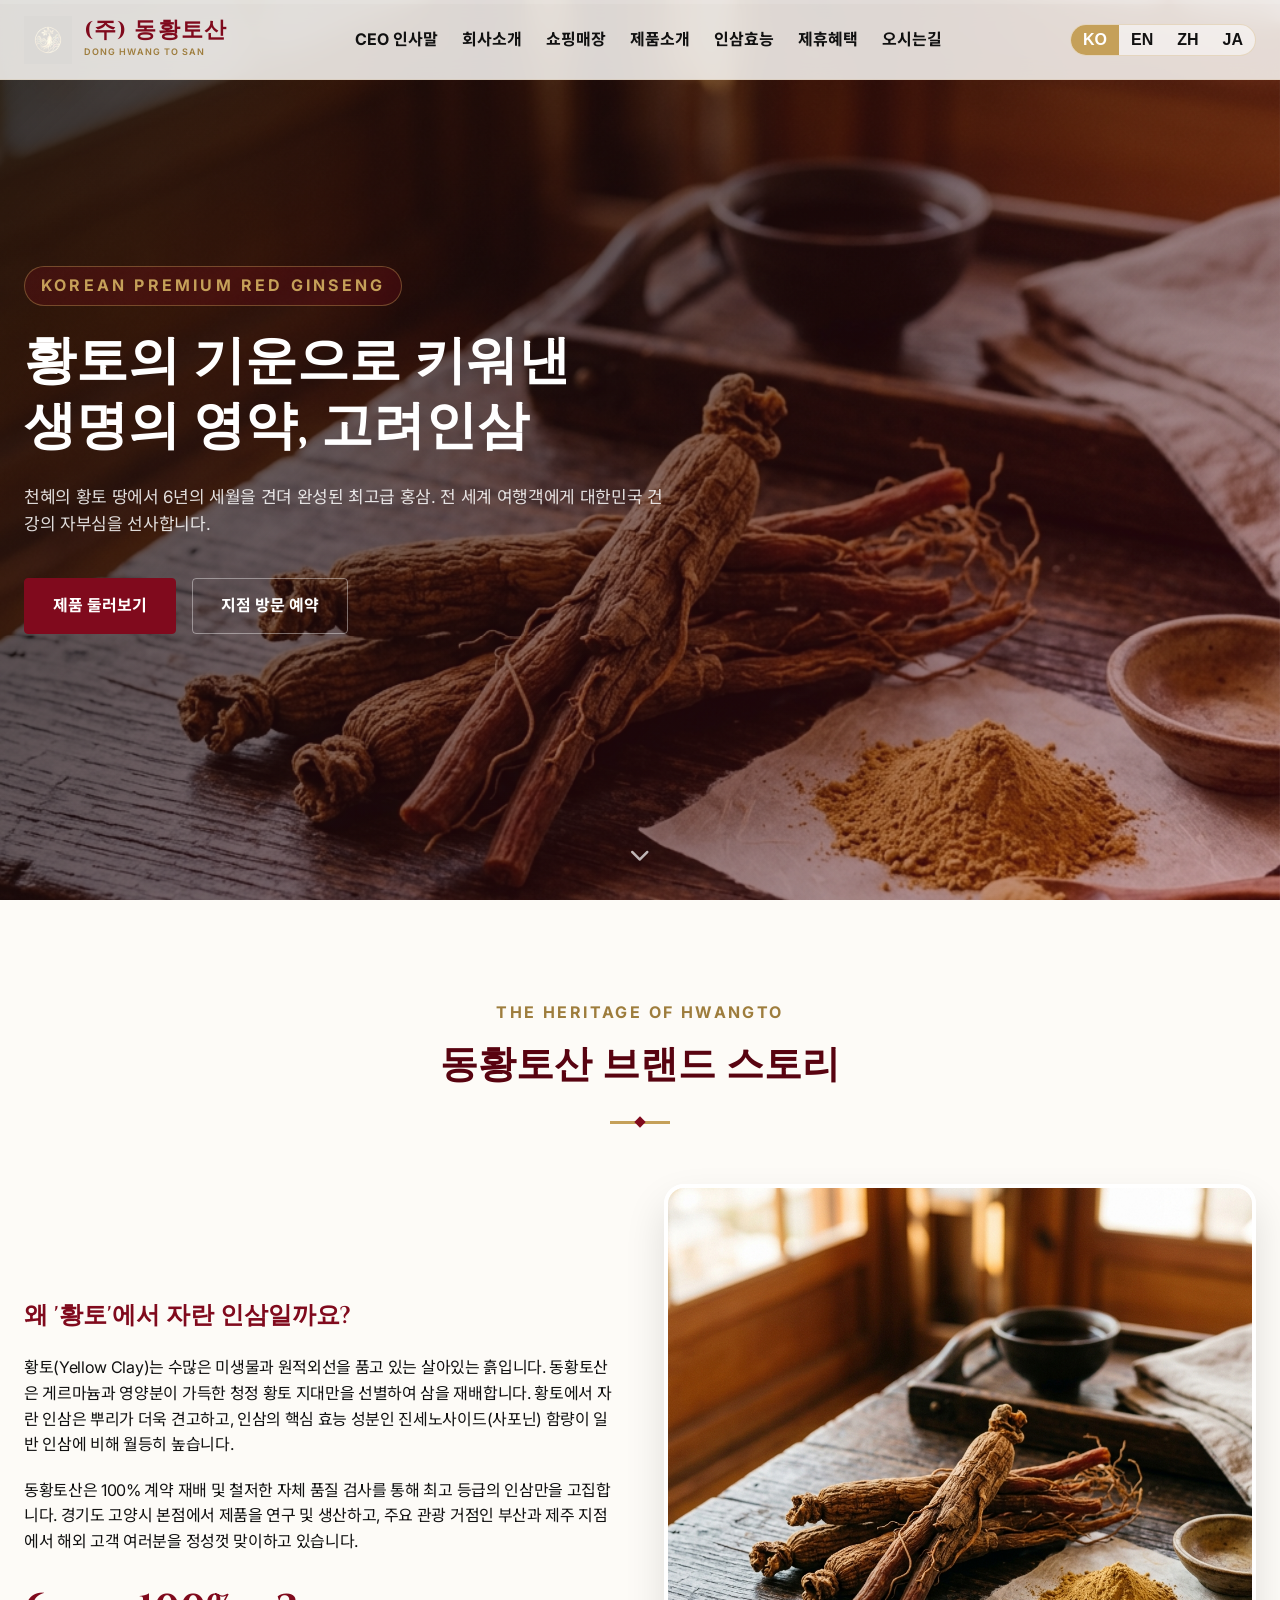
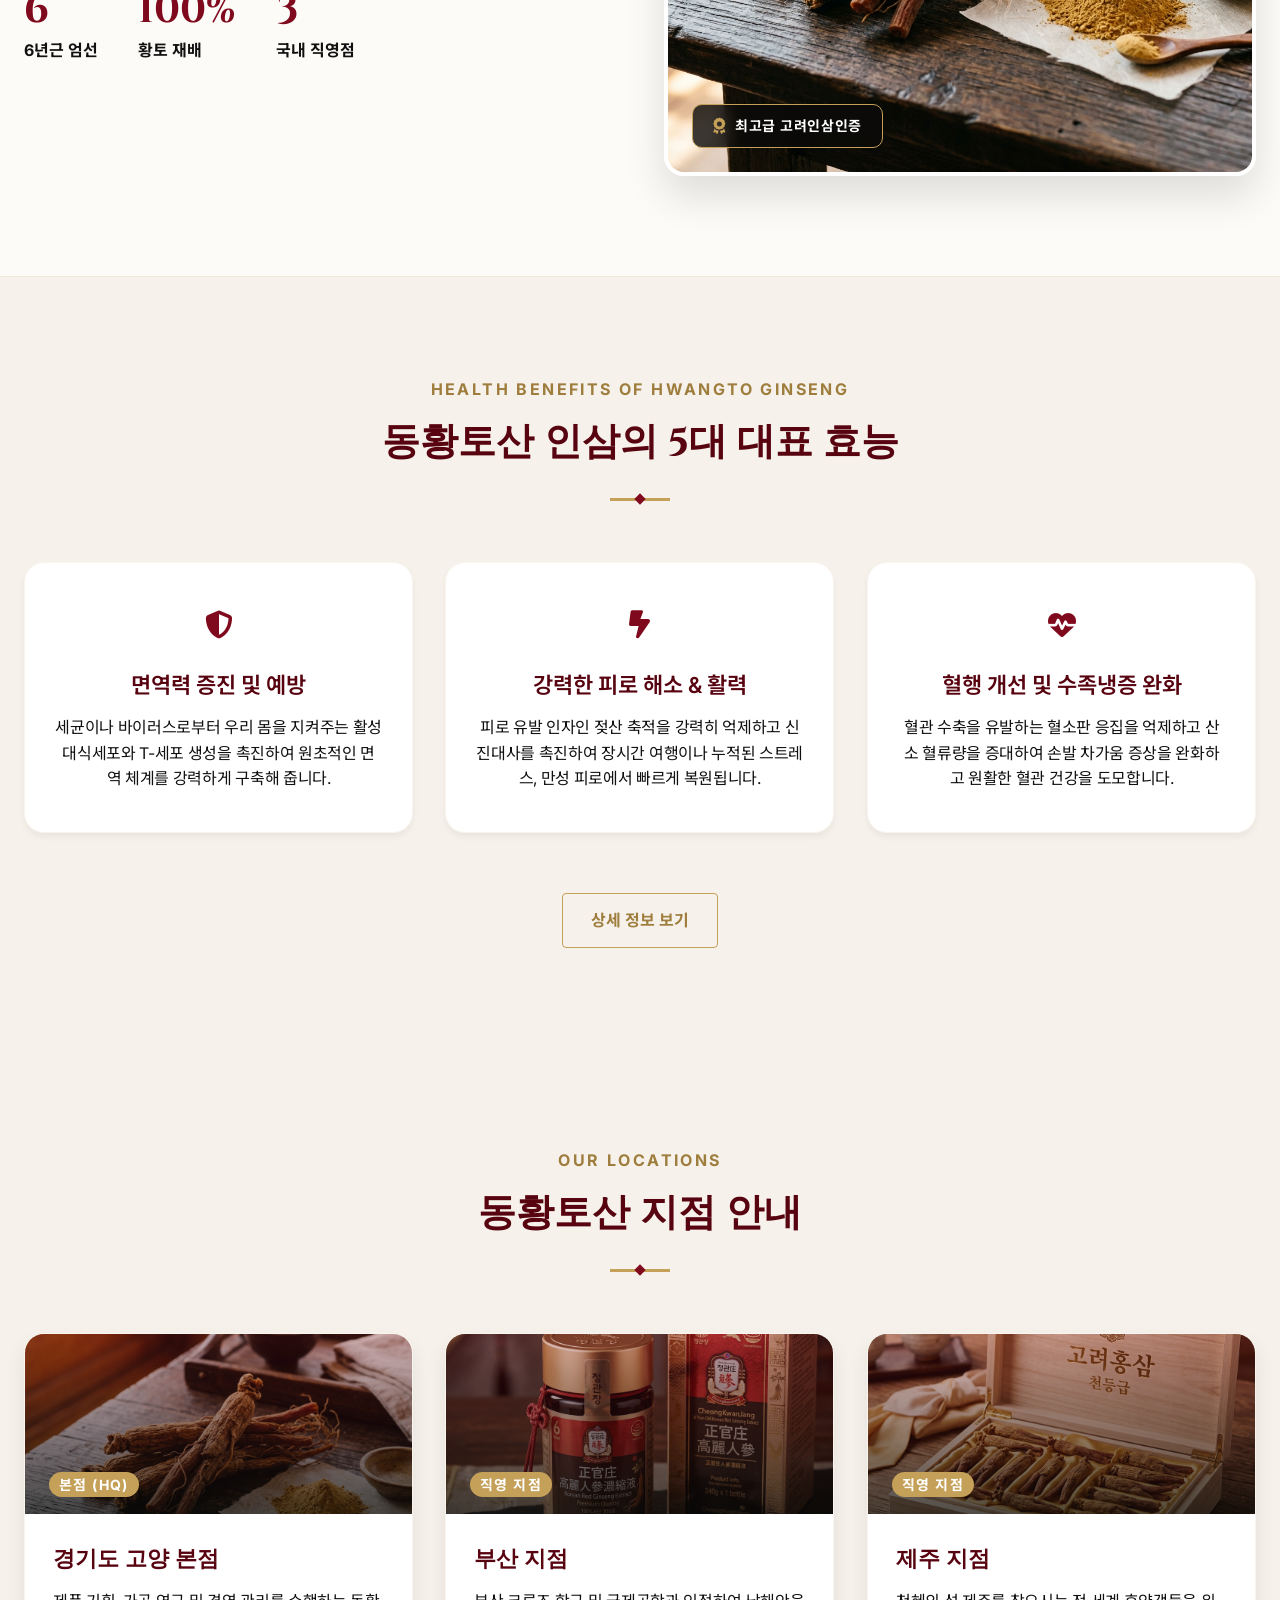
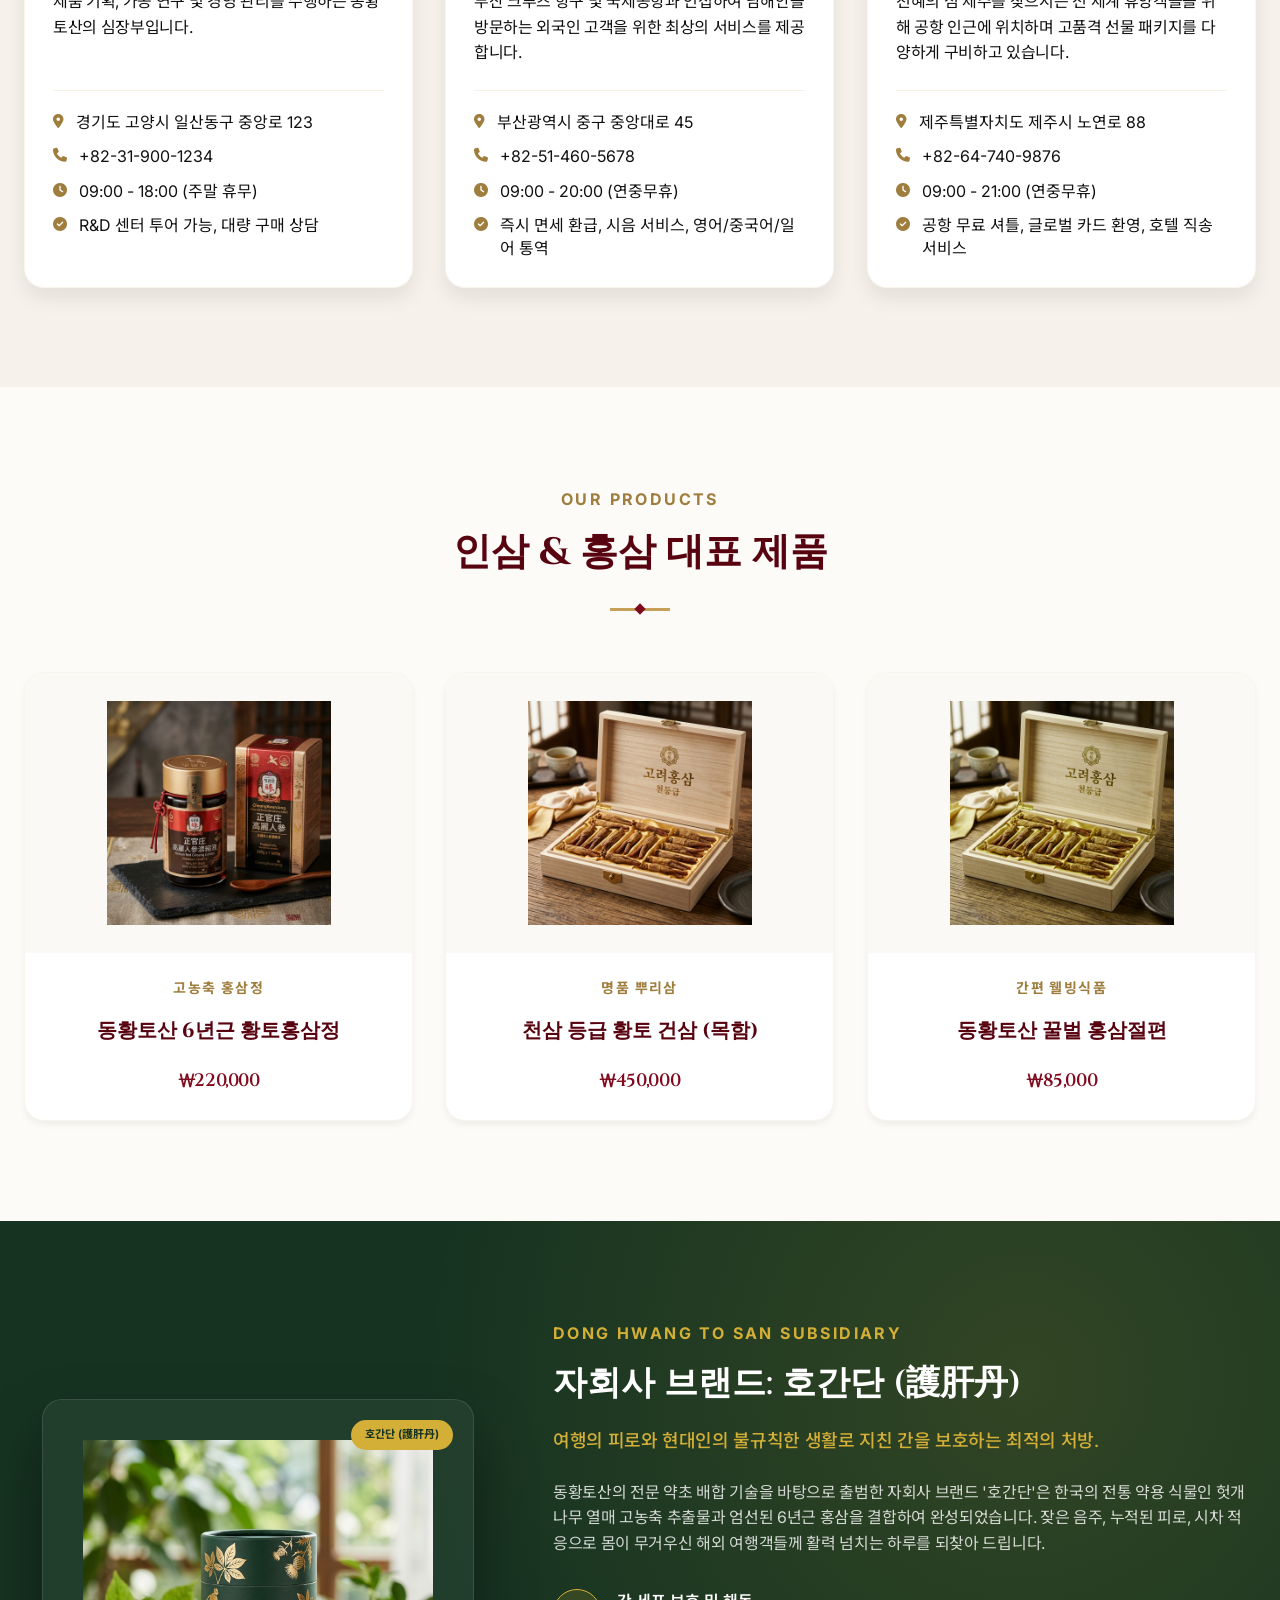
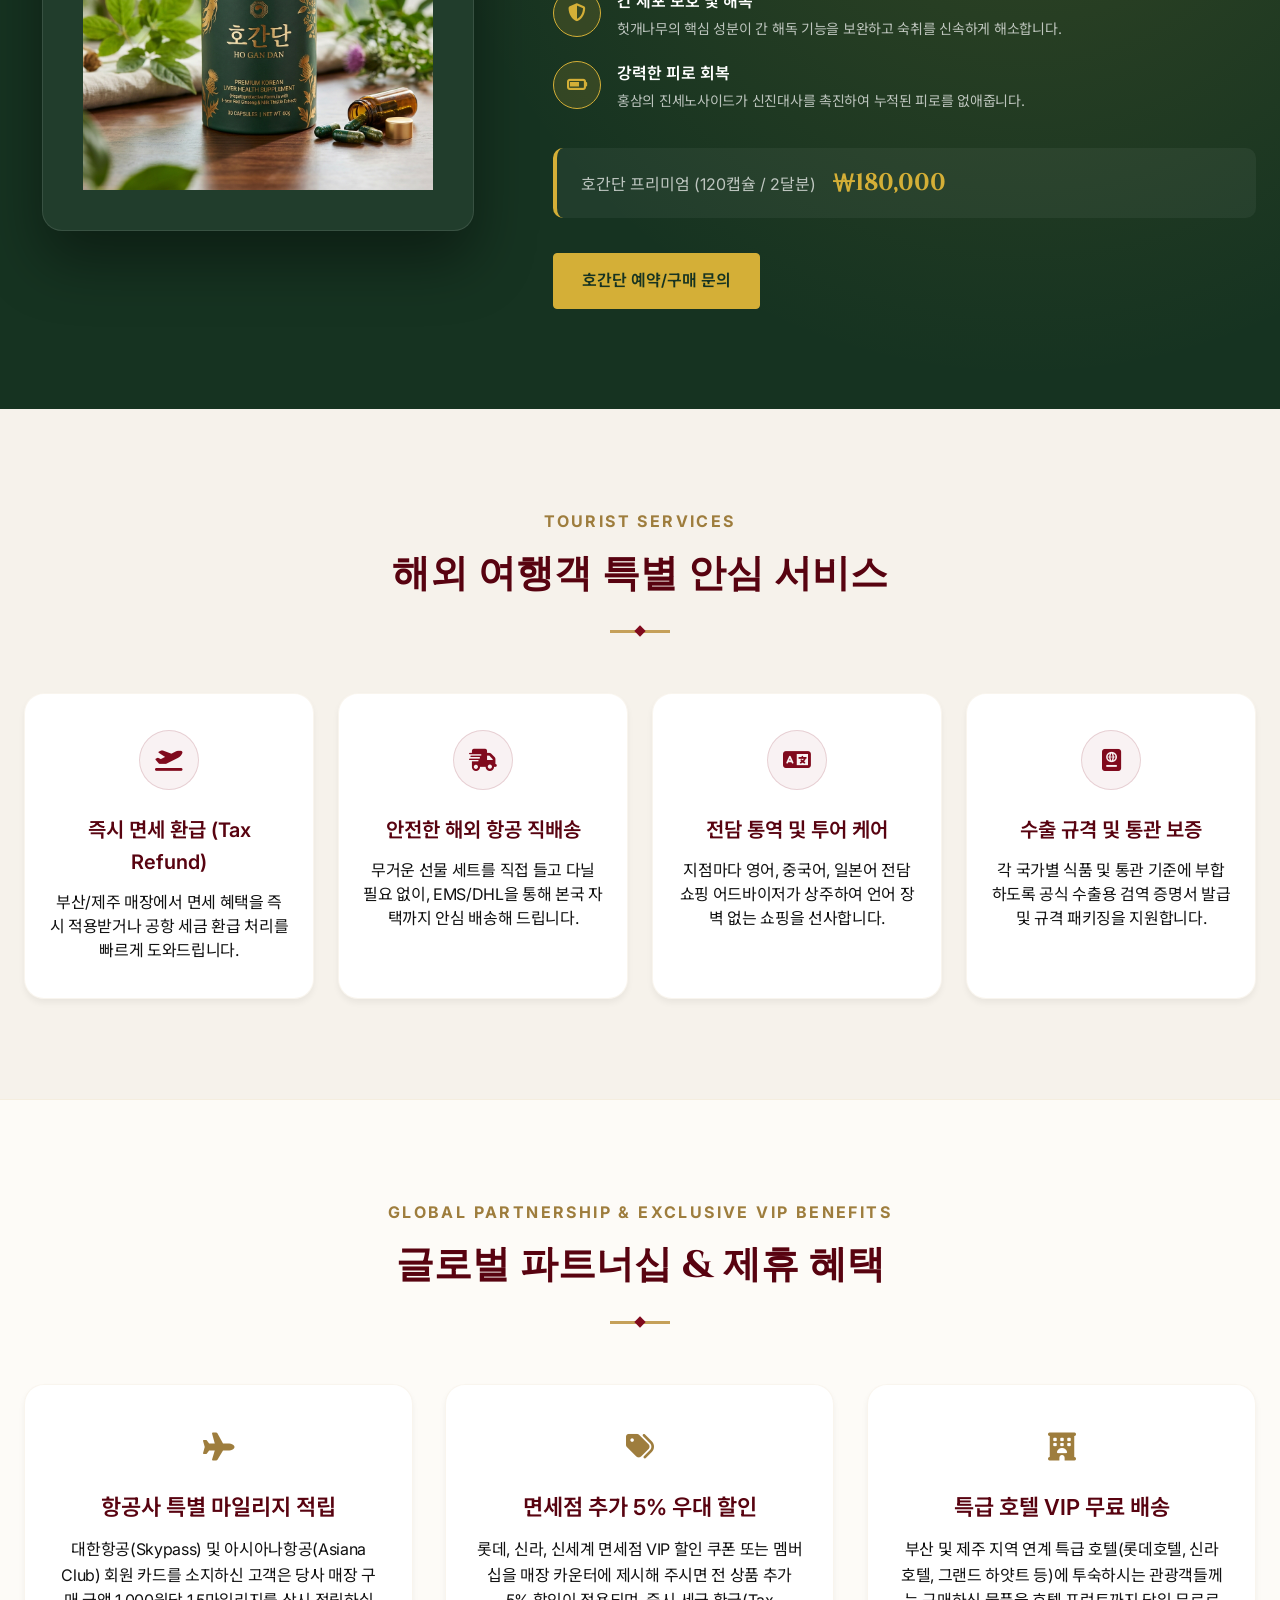
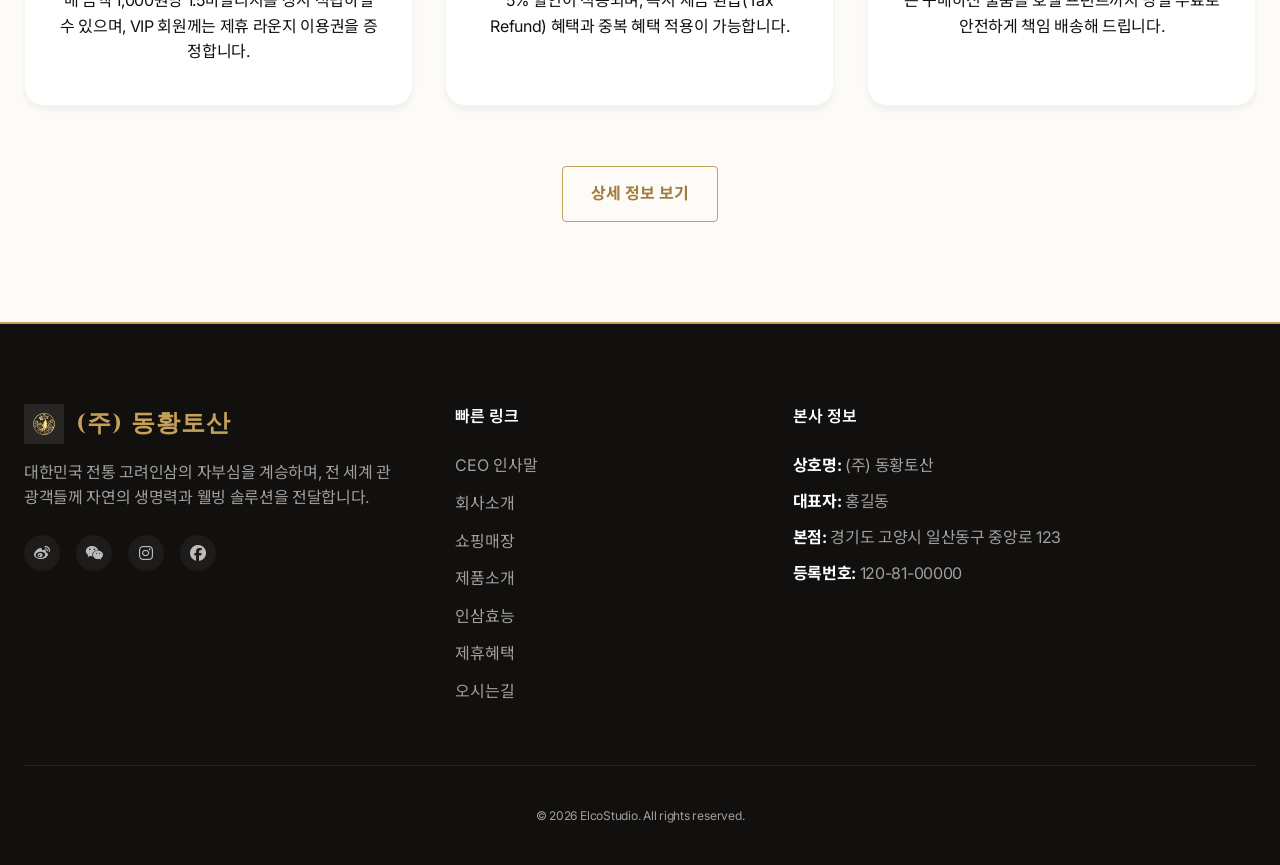
==== index.html @ 8557ec3d "first" ====
<!DOCTYPE html>
<html lang="ko">
<head>
    <meta charset="UTF-8">
    <meta name="viewport" content="width=device-width, initial-scale=1.0">
    <title>동황토산 | 프리미엄 고려인삼 & 호간단</title>
    <meta name="description" content="황토에서 자란 최고급 고려인삼 브랜드 주식회사 동황토산 공식 웹사이트. 본점(고양시), 부산/제주 지점 정보 및 자회사 호간단 간 건강 기능식품 소개.">
    <!-- Google Fonts -->
    <link rel="preconnect" href="https://fonts.googleapis.com">
    <link rel="preconnect" href="https://fonts.gstatic.com" crossorigin>
    <link href="https://fonts.googleapis.com/css2?family=Cinzel:wght@400;600;700&family=Inter:wght@300;400;500;600;700&family=Noto+Sans+KR:wght@300;400;500;700&display=swap" rel="stylesheet">
    <!-- FontAwesome for Premium Icons -->
    <link rel="stylesheet" href="https://cdnjs.cloudflare.com/ajax/libs/font-awesome/6.4.0/css/all.min.css">
    <!-- Stylesheet -->
    <link rel="stylesheet" href="styles.css">
</head>
<body>

    <!-- Header / Sticky Navigation -->
    <header id="main-header" class="header">
        <div class="header-container">
            <a href="index.html" class="logo" id="header-logo">
                <img src="assets/logo.png" alt="Dong Hwang To San Logo" class="logo-img">
                <div class="logo-text-wrap">
                    <span class="logo-text-ko" data-i18n="logo_name">주식회사 동황토산</span>
                    <span class="logo-subtext" data-i18n="logo_sub">DONG HWANG TO SAN</span>
                </div>
            </a>
            
            <nav class="nav-menu" id="nav-menu">
                <ul>
                    <li><a href="ceo.html" data-i18n="nav_story">CEO 인사말</a></li>
                    <li><a href="about.html" data-i18n="nav_about">회사소개</a></li>
                    <li><a href="outlets.html" data-i18n="nav_branches">쇼핑매장</a></li>
                    <li><a href="products.html" data-i18n="nav_products">제품소개</a></li>
                    <li><a href="efficacy.html" data-i18n="nav_efficacy">인삼효능</a></li>
                    <li><a href="partnership.html" data-i18n="nav_partnership">제휴혜택</a></li>
                    <li><a href="directions.html" data-i18n="nav_booking">오시는길</a></li>
                </ul>
            </nav>

            <div class="header-actions">
                <!-- Language Selector -->
                <div class="lang-selector" id="lang-selector">
                    <button class="lang-btn active" data-lang="ko">KO</button>
                    <button class="lang-btn" data-lang="en">EN</button>
                    <button class="lang-btn" data-lang="zh">ZH</button>
                    <button class="lang-btn" data-lang="ja">JA</button>
                </div>
                <!-- Mobile Toggle Button -->
                <button class="mobile-menu-toggle" id="mobile-toggle" aria-label="Toggle Navigation Menu">
                    <i class="fa-solid fa-bars"></i>
                </button>
            </div>
        </div>
    </header>

    <!-- Main Content wrapper with transition support -->
    <main id="content-wrapper">

        <!-- Hero Section -->
        <section id="hero" class="hero-section">
            <div class="hero-bg-overlay"></div>
            <div class="hero-container">
                <div class="hero-content">
                    <span class="hero-badge" data-i18n="hero_badge">KOREAN PREMIUM GINSENG</span>
                    <h1 class="hero-title" data-i18n="hero_title">황토의 기운으로 키워낸<br>생명의 영약, 고려인삼</h1>
                    <p class="hero-description" data-i18n="hero_desc">
                        천혜의 황토 땅에서 6년의 세월을 견뎌 완성된 최고급 홍삼. 전 세계 여행객에게 대한민국 건강의 자부심을 선사합니다.
                    </p>
                    <div class="hero-ctas">
                        <a href="products.html" class="btn btn-primary" data-i18n="hero_cta_products">제품 둘러보기</a>
                        <a href="directions.html#booking" class="btn btn-secondary" data-i18n="hero_cta_booking">지점 방문 예약</a>
                    </div>
                </div>
            </div>
            <div class="scroll-down">
                <a href="#brand-story"><i class="fa-solid fa-chevron-down"></i></a>
            </div>
        </section>

        <!-- Brand Story Section -->
        <section id="brand-story" class="section brand-story-section">
            <div class="container">
                <div class="section-title-wrap">
                    <span class="section-subtitle" data-i18n="story_subtitle">THE HERITAGE OF HWANGTO</span>
                    <h2 class="section-title" data-i18n="story_title">동황토산 브랜드 스토리</h2>
                    <div class="title-line"></div>
                </div>
                
                <div class="grid-2-col">
                    <div class="story-text">
                        <h3 data-i18n="story_h3">왜 '황토'에서 자란 인삼일까요?</h3>
                        <p data-i18n="story_p1">
                            황토(Yellow Clay)는 수많은 미생물과 원적외선을 품고 있는 살아있는 흙입니다. 동황토산은 게르마늄과 영양분이 가득한 청정 황토 지대만을 선별하여 삼을 재배합니다. 황토에서 자란 인삼은 뿌리가 더욱 견고하고, 인삼의 핵심 효능 성분인 진세노사이드(사포닌) 함량이 일반 인삼에 비해 월등히 높습니다.
                        </p>
                        <p data-i18n="story_p2">
                            동황토산은 100% 계약 재배 및 철저한 자체 품질 검사를 통해 최고 등급의 인삼만을 고집합니다. 경기도 고양시 본점에서 제품을 연구 및 생산하고, 주요 관광 거점인 부산과 제주 지점에서 해외 고객 여러분을 정성껏 맞이하고 있습니다.
                        </p>
                        <div class="story-stats">
                            <div class="stat-item">
                                <span class="stat-num">6</span>
                                <span class="stat-lbl" data-i18n="story_stat1">6년근 엄선</span>
                            </div>
                            <div class="stat-item">
                                <span class="stat-num">100%</span>
                                <span class="stat-lbl" data-i18n="story_stat2">황토 재배</span>
                            </div>
                            <div class="stat-item">
                                <span class="stat-num">3</span>
                                <span class="stat-lbl" data-i18n="story_stat3">국내 직영점</span>
                            </div>
                        </div>
                    </div>
                    <div class="story-visual">
                        <div class="story-img-card">
                            <img src="assets/hero.png" alt="Dong Hwang To San Ginseng Roots" class="story-img">
                            <div class="img-badge">
                                <i class="fa-solid fa-award"></i>
                                <span data-i18n="story_badge_txt">최고급 고려인삼인증</span>
                            </div>
                        </div>
                    </div>
                </div>
            </div>
        </section>

        <!-- [NEW] Efficacy Summary Section -->
        <section id="efficacy-summary" class="section" style="background-color: var(--color-bg-alt); border-top: 1px solid rgba(197, 160, 89, 0.15);">
            <div class="container">
                <div class="section-title-wrap">
                    <span class="section-subtitle" data-i18n="eff_subtitle">HEALTH BENEFITS OF HWANGTO GINSENG</span>
                    <h2 class="section-title" data-i18n="eff_title">동황토산 인삼의 5대 대표 효능</h2>
                    <div class="title-line"></div>
                </div>
                
                <div class="about-core-grid">
                    <div class="about-core-card">
                        <div class="about-core-icon" style="color: var(--color-primary);"><i class="fa-solid fa-shield-halved"></i></div>
                        <h4 data-i18n="eff_card1_title">면역력 증진 및 예방</h4>
                        <p data-i18n="eff_card1_desc">세균이나 바이러스로부터 우리 몸을 지켜주는 활성 대식세포와 T-세포 생성을 촉진하여 원초적인 면역 체계를 강력하게 구축해 줍니다.</p>
                    </div>
                    <div class="about-core-card">
                        <div class="about-core-icon" style="color: var(--color-primary);"><i class="fa-solid fa-bolt-lightning"></i></div>
                        <h4 data-i18n="eff_card2_title">강력한 피로 해소 & 활력</h4>
                        <p data-i18n="eff_card2_desc">피로 유발 인자인 젖산 축적을 강력히 억제하고 신진대사를 촉진하여 장시간 여행이나 누적된 피로에서 빠르게 복원됩니다.</p>
                    </div>
                    <div class="about-core-card">
                        <div class="about-core-icon" style="color: var(--color-primary);"><i class="fa-solid fa-heart-pulse"></i></div>
                        <h4 data-i18n="eff_card3_title">혈행 개선 및 수족냉증 완화</h4>
                        <p data-i18n="eff_card3_desc">혈관 수축을 유발하는 혈소판 응집을 억제하고 산소 혈류량을 증대하여 손발 차가움 증상을 완화하고 원활한 혈관 건강을 도모합니다.</p>
                    </div>
                </div>

                <div style="text-align: center; margin-top: 30px;">
                    <a href="efficacy.html" class="btn btn-secondary" data-i18n="prod_view_detail">상세 정보 보기</a>
                </div>
            </div>
        </section>

        <!-- Branches Section -->
        <section id="branches" class="section branches-section">
            <div class="container">
                <div class="section-title-wrap">
                    <span class="section-subtitle" data-i18n="branches_subtitle">OUR LOCATIONS</span>
                    <h2 class="section-title" data-i18n="branches_title">동황토산 지점 안내</h2>
                    <div class="title-line"></div>
                </div>

                <div class="branches-grid">
                    <!-- Goyang HQ -->
                    <div class="branch-card" id="branch-goyang">
                        <div class="branch-img-placeholder gyeonggi-bg">
                            <div class="branch-overlay">
                                <span class="branch-tag" data-i18n="branch_hq">본점 (Headquarters)</span>
                            </div>
                        </div>
                        <div class="branch-details">
                            <h3 class="branch-name" data-i18n="branch_goyang_name">경기도 고양 본점</h3>
                            <p class="branch-desc" data-i18n="branch_goyang_desc">제품 기획, 가공 연구 및 경영 관리를 수행하는 동황토산의 심장부입니다.</p>
                            <ul class="branch-info-list">
                                <li><i class="fa-solid fa-location-dot"></i> <span data-i18n="branch_goyang_addr">경기도 고양시 일산동구 중앙로 123</span></li>
                                <li><i class="fa-solid fa-phone"></i> <span>+82-31-900-1234</span></li>
                                <li><i class="fa-solid fa-clock"></i> <span data-i18n="branch_goyang_time">09:00 - 18:00 (주말 휴무)</span></li>
                                <li><i class="fa-solid fa-circle-check"></i> <span data-i18n="branch_goyang_spec">R&D 센터 투어 가능, 대량 구매 상담</span></li>
                            </ul>
                        </div>
                    </div>

                    <!-- Busan Branch -->
                    <div class="branch-card" id="branch-busan">
                        <div class="branch-img-placeholder busan-bg">
                            <div class="branch-overlay">
                                <span class="branch-tag" data-i18n="branch_store">직영 지점</span>
                            </div>
                        </div>
                        <div class="branch-details">
                            <h3 class="branch-name" data-i18n="branch_busan_name">부산 지점</h3>
                            <p class="branch-desc" data-i18n="branch_busan_desc">부산 크루즈 항구 및 국제공항과 인접하여 남해안을 방문하는 외국인 고객을 위한 최상의 서비스를 제공합니다.</p>
                            <ul class="branch-info-list">
                                <li><i class="fa-solid fa-location-dot"></i> <span data-i18n="branch_busan_addr">부산광역시 중구 중앙대로 45</span></li>
                                <li><i class="fa-solid fa-phone"></i> <span>+82-51-460-5678</span></li>
                                <li><i class="fa-solid fa-clock"></i> <span data-i18n="branch_busan_time">09:00 - 20:00 (연중무휴)</span></li>
                                <li><i class="fa-solid fa-circle-check"></i> <span data-i18n="branch_busan_spec">즉시 면세 환급, 시음 서비스, 영어/중국어/일어 통역</span></li>
                            </ul>
                        </div>
                    </div>

                    <!-- Jeju Branch -->
                    <div class="branch-card" id="branch-jeju">
                        <div class="branch-img-placeholder jeju-bg">
                            <div class="branch-overlay">
                                <span class="branch-tag" data-i18n="branch_store">직영 지점</span>
                            </div>
                        </div>
                        <div class="branch-details">
                            <h3 class="branch-name" data-i18n="branch_jeju_name">제주 지점</h3>
                            <p class="branch-desc" data-i18n="branch_jeju_desc">천혜의 섬 제주를 찾으시는 전 세계 휴양객들을 위해 공항 인근에 위치하며 고품격 선물 패키지를 다양하게 구비하고 있습니다.</p>
                            <ul class="branch-info-list">
                                <li><i class="fa-solid fa-location-dot"></i> <span data-i18n="branch_jeju_addr">제주특별자치도 제주시 노연로 88</span></li>
                                <li><i class="fa-solid fa-phone"></i> <span>+82-64-740-9876</span></li>
                                <li><i class="fa-solid fa-clock"></i> <span data-i18n="branch_jeju_time">09:00 - 21:00 (연중무휴)</span></li>
                                <li><i class="fa-solid fa-circle-check"></i> <span data-i18n="branch_jeju_spec">공항 무료 셔틀, 글로벌 카드 환영, 호텔 직송 서비스</span></li>
                            </ul>
                        </div>
                    </div>
                </div>
            </div>
        </section>

        <!-- Products Section -->
        <section id="products" class="section products-section">
            <div class="container">
                <div class="section-title-wrap">
                    <span class="section-subtitle" data-i18n="products_subtitle">OUR PRODUCTS</span>
                    <h2 class="section-title" data-i18n="products_title">인삼 & 홍삼 대표 제품</h2>
                    <div class="title-line"></div>
                </div>

                <div class="products-grid">
                    <!-- Product 1 -->
                    <div class="product-card" data-product-id="extract">
                        <div class="product-img-wrap">
                            <img src="assets/extract.png" alt="Premium Red Ginseng Extract" class="product-img">
                            <div class="product-hover-overlay">
                                <button class="btn btn-view-detail" data-i18n="prod_view_detail">상세 정보 보기</button>
                            </div>
                        </div>
                        <div class="product-info">
                            <span class="product-category" data-i18n="prod_cat_extract">고농축 홍삼정</span>
                            <h3 class="product-title" data-i18n="prod_title_extract">동황토산 6년근 황토홍삼정</h3>
                            <p class="product-price" data-currency-krw="220,000" data-currency-usd="165" data-currency-cny="1,180" data-currency-jpy="25,000">
                                ₩220,000
                            </p>
                        </div>
                    </div>

                    <!-- Product 2 -->
                    <div class="product-card" data-product-id="roots">
                        <div class="product-img-wrap">
                            <img src="assets/roots.png" alt="Heaven-Grade Dried Roots" class="product-img">
                            <div class="product-hover-overlay">
                                <button class="btn btn-view-detail" data-i18n="prod_view_detail">상세 정보 보기</button>
                            </div>
                        </div>
                        <div class="product-info">
                            <span class="product-category" data-i18n="prod_cat_roots">명품 뿌리삼</span>
                            <h3 class="product-title" data-i18n="prod_title_roots">천삼 등급 황토 건삼 (목함)</h3>
                            <p class="product-price" data-currency-krw="450,000" data-currency-usd="335" data-currency-cny="2,420" data-currency-jpy="51,000">
                                ₩450,000
                            </p>
                        </div>
                    </div>

                    <!-- Product 3 -->
                    <div class="product-card" data-product-id="slices">
                        <div class="product-img-wrap">
                            <img src="assets/roots.png" alt="Honeyed Ginseng Slices" class="product-img" style="filter: hue-rotate(15deg);">
                            <div class="product-hover-overlay">
                                <button class="btn btn-view-detail" data-i18n="prod_view_detail">상세 정보 보기</button>
                            </div>
                        </div>
                        <div class="product-info">
                            <span class="product-category" data-i18n="prod_cat_slices">간편 웰빙식품</span>
                            <h3 class="product-title" data-i18n="prod_title_slices">동황토산 꿀벌 홍삼절편</h3>
                            <p class="product-price" data-currency-krw="85,000" data-currency-usd="64" data-currency-cny="460" data-currency-jpy="9,600">
                                ₩85,000
                            </p>
                        </div>
                    </div>
                </div>
            </div>
        </section>

        <!-- Subsidiary Section: Ho Gan Dan -->
        <section id="hogandan" class="section hogandan-section">
            <div class="hogandan-bg-overlay"></div>
            <div class="container">
                <div class="hogandan-layout">
                    <div class="hogandan-visual">
                        <div class="hogandan-img-wrap">
                            <img src="assets/hogandan.png" alt="Ho Gan Dan Supplement" class="hogandan-img">
                            <div class="hogandan-badge">
                                <span data-i18n="hgd_badge">호간단 (胡肝丹)</span>
                            </div>
                        </div>
                    </div>
                    
                    <div class="hogandan-text">
                        <span class="section-subtitle hgd-sub" data-i18n="hgd_subtitle">DONG HWANG TO SAN SUBSIDIARY</span>
                        <h2 class="hogandan-main-title" data-i18n="hgd_title">자회사 브랜드: 호간단 (護肝丹)</h2>
                        <p class="hgd-intro" data-i18n="hgd_intro">
                            여행의 피로와 현대인의 불규칙한 생활로 지친 간을 보호하는 최적의 처방.
                        </p>
                        <p class="hgd-body" data-i18n="hgd_body">
                            동황토산의 전문 약초 배합 기술을 바탕으로 출범한 자회사 브랜드 **'호간단'**은 한국의 전통 약용 식물인 헛개나무(Hovenia dulcis) 열매 고농축 추출물과 엄선된 6년근 홍삼을 결합하여 완성되었습니다. 잦은 음주, 누적된 피로, 시차 적응으로 몸이 무거우신 해외 여행객들께 활력 넘치는 하루를 되찾아 드립니다.
                        </p>
                        
                        <div class="hgd-features">
                            <div class="hgd-feat-item">
                                <div class="hgd-feat-icon"><i class="fa-solid fa-shield-halved"></i></div>
                                <div class="hgd-feat-info">
                                    <h4 data-i18n="hgd_f1_t">간 세포 보호 및 해독</h4>
                                    <p data-i18n="hgd_f1_d">헛개나무의 핵심 성분이 간 해독 기능을 보완하고 숙취를 신속하게 해소합니다.</p>
                                </div>
                            </div>
                            <div class="hgd-feat-item">
                                <div class="hgd-feat-icon"><i class="fa-solid fa-battery-three-quarters"></i></div>
                                <div class="hgd-feat-info">
                                    <h4 data-i18n="hgd_f2_t">강력한 피로 회복</h4>
                                    <p data-i18n="hgd_f2_d">홍삼의 진세노사이드가 신진대사를 촉진하여 누적된 피로를 없애줍니다.</p>
                                </div>
                            </div>
                        </div>

                        <div class="hgd-price-wrap">
                            <span class="hgd-price-label" data-i18n="hgd_price_lbl">호간단 프리미엄 (120캡슐 / 2달분)</span>
                            <span class="hgd-price-value" data-currency-krw="180,000" data-currency-usd="135" data-currency-cny="970" data-currency-jpy="20,500">₩180,000</span>
                        </div>

                        <a href="directions.html#booking" class="btn btn-hgd" data-i18n="hgd_cta">호간단 예약/구매 문의</a>
                    </div>
                </div>
            </div>
        </section>

        <!-- Tourist Services Section -->
        <section id="services" class="section services-section">
            <div class="container">
                <div class="section-title-wrap">
                    <span class="section-subtitle" data-i18n="services_subtitle">TOURIST SERVICES</span>
                    <h2 class="section-title" data-i18n="services_title">해외 여행객 특별 안심 서비스</h2>
                    <div class="title-line"></div>
                </div>

                <div class="services-grid">
                    <div class="service-card">
                        <div class="service-icon"><i class="fa-solid fa-plane-departure"></i></div>
                        <h3 data-i18n="serv_tax_title">즉시 면세 환급 (Tax Refund)</h3>
                        <p data-i18n="serv_tax_desc">부산/제주 매장에서 면세 혜택을 즉시 적용받거나 공항 세금 환급 처리를 빠르게 도와드립니다.</p>
                    </div>

                    <div class="service-card">
                        <div class="service-icon"><i class="fa-solid fa-truck-fast"></i></div>
                        <h3 data-i18n="serv_ship_title">안전한 해외 항공 직배송</h3>
                        <p data-i18n="serv_ship_desc">무거운 선물 세트를 직접 들고 다닐 필요 없이, EMS/DHL을 통해 본국 자택까지 안심 배송해 드립니다.</p>
                    </div>

                    <div class="service-card">
                        <div class="service-icon"><i class="fa-solid fa-language"></i></div>
                        <h3 data-i18n="serv_lang_title">전담 통역 및 투어 케어</h3>
                        <p data-i18n="serv_lang_desc">지점마다 영어, 중국어, 일본어 전담 쇼핑 어드바이저가 상주하여 언어 장벽 없는 쇼핑을 선사합니다.</p>
                    </div>

                    <div class="service-card">
                        <div class="service-icon"><i class="fa-solid fa-passport"></i></div>
                        <h3 data-i18n="serv_customs_title">수출 규격 및 통관 보증</h3>
                        <p data-i18n="serv_customs_desc">각 국가별 식품 및 통관 기준에 부합하도록 공식 수출용 검역 증명서 발급 및 규격 패키징을 지원합니다.</p>
                    </div>
                </div>
            </div>
        </section>

        <!-- [NEW] Partnership Summary Section -->
        <section id="partnership-summary" class="section" style="background-color: var(--color-bg); border-top: 1px solid rgba(197, 160, 89, 0.15);">
            <div class="container">
                <div class="section-title-wrap">
                    <span class="section-subtitle" data-i18n="part_subtitle">GLOBAL PARTNERSHIP & EXCLUSIVE VIP BENEFITS</span>
                    <h2 class="section-title" data-i18n="part_title">글로벌 파트너십 & 제휴 혜택</h2>
                    <div class="title-line"></div>
                </div>

                <div class="about-core-grid">
                    <div class="about-core-card">
                        <div class="about-core-icon" style="color: var(--color-accent-dark);"><i class="fa-solid fa-plane"></i></div>
                        <h4 data-i18n="part_card1_title">항공사 특별 마일리지 적립</h4>
                        <p data-i18n="part_card1_desc">대한항공(Skypass) 및 아시아나항공(Asiana Club) 회원 카드를 소지하신 고객은 당사 매장 구매 금액 1,000원당 1.5마일리지를 상시 적립하실 수 있으며, VIP 회원께는 제휴 라운지 이용권을 증정합니다.</p>
                    </div>
                    <div class="about-core-card">
                        <div class="about-core-icon" style="color: var(--color-accent-dark);"><i class="fa-solid fa-tags"></i></div>
                        <h4 data-i18n="part_card2_title">면세점 추가 5% 우대 할인</h4>
                        <p data-i18n="part_card2_desc">롯데, 신라, 신세계 면세점 VIP 할인 쿠폰 또는 멤버십을 매장 카운터에 제시해 주시면 전 상품 추가 5% 할인이 적용되며, 즉시 세금 환급(Tax Refund) 혜택과 중복 혜택 적용이 가능합니다.</p>
                    </div>
                    <div class="about-core-card">
                        <div class="about-core-icon" style="color: var(--color-accent-dark);"><i class="fa-solid fa-hotel"></i></div>
                        <h4 data-i18n="part_card3_title">특급 호텔 VIP 무료 배송</h4>
                        <p data-i18n="part_card3_desc">부산 및 제주 지역 연계 특급 호텔(롯데호텔, 신라호텔, 그랜드 하얏트 등)에 투숙하시는 관광객들께는 구매하신 물품을 호텔 프런트까지 당일 무료로 안전하게 책임 배송해 드립니다.</p>
                    </div>
                </div>

                <div style="text-align: center; margin-top: 30px;">
                    <a href="partnership.html" class="btn btn-secondary" data-i18n="prod_view_detail">상세 정보 보기</a>
                </div>
            </div>
        </section>

    </main>

    <!-- Footer -->
    <footer class="footer">
        <div class="container">
            <div class="footer-grid">
                <div class="footer-col footer-brand">
                    <div class="footer-logo-wrap">
                        <img src="assets/logo.png" alt="Dong Hwang To San Logo" class="logo-img" style="height: 40px; width: 40px;">
                        <span class="footer-logo-text" data-i18n="logo_name">주식회사 동황토산</span>
                    </div>
                    <p class="footer-desc" data-i18n="foot_desc">
                        대한민국 전통 고려인삼의 자부심을 계승하며, 전 세계 관광객들께 자연의 생명력과 웰빙 솔루션을 전달합니다.
                    </p>
                    <div class="social-icons">
                        <a href="#"><i class="fa-brands fa-weibo"></i></a>
                        <a href="#"><i class="fa-brands fa-weixin"></i></a>
                        <a href="#"><i class="fa-brands fa-instagram"></i></a>
                        <a href="#"><i class="fa-brands fa-facebook"></i></a>
                    </div>
                </div>

                <div class="footer-col">
                    <h4 data-i18n="foot_title_links">빠른 링크</h4>
                    <ul>
                        <li><a href="ceo.html" data-i18n="nav_story">CEO 인사말</a></li>
                        <li><a href="about.html" data-i18n="nav_about">회사소개</a></li>
                        <li><a href="outlets.html" data-i18n="nav_branches">쇼핑매장</a></li>
                        <li><a href="products.html" data-i18n="nav_products">제품소개</a></li>
                        <li><a href="efficacy.html" data-i18n="nav_efficacy">인삼효능</a></li>
                        <li><a href="partnership.html" data-i18n="nav_partnership">제휴혜택</a></li>
                        <li><a href="directions.html" data-i18n="nav_booking">오시는길</a></li>
                    </ul>
                </div>

                <div class="footer-col">
                    <h4 data-i18n="foot_title_addr">본사 정보 (HQ Info)</h4>
                    <p class="foot-info-p"><strong data-i18n="foot_lbl_comp">상호명:</strong> <span data-i18n="logo_name">주식회사 동황토산</span></p>
                    <p class="foot-info-p"><strong data-i18n="foot_lbl_ceo">대표자:</strong> <span data-i18n="foot_ceo">홍길동</span></p>
                    <p class="foot-info-p"><strong data-i18n="foot_lbl_hq">본점:</strong> <span data-i18n="branch_goyang_addr">경기도 고양시 일산동구 중앙로 123</span></p>
                    <p class="foot-info-p"><strong data-i18n="foot_lbl_reg">등록번호:</strong> 120-81-00000</p>
                </div>
            </div>
            
            <div class="footer-bottom">
                <p>&copy; 2026 ElcoStudio. All rights reserved.</p>
            </div>
        </div>
    </footer>

    <!-- Product Detail Modal Overlay -->
    <div class="modal-overlay" id="product-modal">
        <div class="modal-card">
            <button class="modal-close" id="modal-close" aria-label="Close details">&times;</button>
            <div class="modal-content-grid">
                <div class="modal-visual">
                    <img src="" alt="Product Image" id="modal-product-img" class="modal-img">
                </div>
                <div class="modal-text-pane">
                    <span class="modal-category" id="modal-product-category">카테고리</span>
                    <h3 class="modal-title" id="modal-product-title">제품명</h3>
                    <p class="modal-price" id="modal-product-price">₩0</p>
                    
                    <div class="modal-scroll-area">
                        <div class="modal-detail-block">
                            <h4 data-i18n="modal_lbl_desc">제품 특징 (Key Features)</h4>
                            <p id="modal-product-desc">특징 설명</p>
                        </div>
                        <div class="modal-detail-block">
                            <h4 data-i18n="modal_lbl_ingredients">성분 정보 (Ingredients)</h4>
                            <p id="modal-product-ingredients">성분 정보</p>
                        </div>
                        <div class="modal-detail-block">
                            <h4 data-i18n="modal_lbl_how_to_use">섭취 및 보관 방법 (Directions)</h4>
                            <p id="modal-product-usage">설명</p>
                        </div>
                        <div class="modal-detail-block block-highlight">
                            <h4 data-i18n="modal_lbl_customs"><i class="fa-solid fa-circle-exclamation"></i> 여행객 통관 유의사항 (Customs Notice)</h4>
                            <p id="modal-product-customs">국가별 반입 규정 안내</p>
                        </div>
                    </div>
                    
                    <a href="directions.html#booking" class="btn btn-primary btn-modal-booking" id="modal-booking-btn" data-i18n="modal_btn_book">이 제품 구매 예약하기</a>
                </div>
            </div>
        </div>
    </div>

    <!-- Script file -->
    <script src="app.js"></script>
</body>
</html>
---- styles.css ----
/* ==========================================================================
   DONG HWANG TO SAN - PREMIUM WEBSITE CSS
   ========================================================================== */

/* Custom CSS Variables / Design Tokens */
:root {
    /* Fonts */
    --font-heading: 'Cinzel', serif;
    --font-body: 'Inter', 'Noto Sans KR', sans-serif;
    
    /* Colors - Dong Hwang To San */
    --color-primary: #800A1D;       /* Premium Red Ginseng Crimson */
    --color-primary-light: #A71C34;
    --color-primary-dark: #580310;
    --color-accent: #C5A059;        /* Warm Gold */
    --color-accent-light: #DFBA77;
    --color-accent-dark: #9E7D3D;
    --color-bg: #FDFBF7;            /* Creamy White */
    --color-bg-alt: #F6F2EB;        /* Warm Grey-Beige */
    --color-text: #111111;          /* High Contrast Dark Charcoal */
    --color-text-light: #111111;
    --color-white: #ffffff;
    --color-black: #0c0a09;
    
    /* Colors - Ho Gan Dan (Subsidiary) */
    --color-hgd-primary: #163321;   /* Deep Emerald Green */
    --color-hgd-accent: #D4AF37;    /* Bright Gold */
    --color-hgd-bg: #F2F7F4;
    
    /* Borders & Shadows */
    --border-radius-sm: 4px;
    --border-radius-md: 10px;
    --border-radius-lg: 20px;
    --shadow-sm: 0 4px 6px rgba(0, 0, 0, 0.05);
    --shadow-md: 0 10px 20px rgba(0, 0, 0, 0.08);
    --shadow-lg: 0 20px 40px rgba(0, 0, 0, 0.12);
    --shadow-glass: 0 8px 32px 0 rgba(128, 10, 29, 0.08);
    --border-glass: 1px solid rgba(255, 255, 255, 0.4);
    
    /* Layout */
    --max-width: 1400px;            /* Increased for a wider premium layout */
    --header-height: 80px;
    --transition: all 0.3s cubic-bezier(0.25, 0.8, 0.25, 1);
}

/* Reset & Global styles */
* {
    margin: 0;
    padding: 0;
    box-sizing: border-box;
}

html {
    scroll-behavior: smooth;
    font-size: 16px; /* 1rem = 16px (Web Standard Root Size) */
}

body {
    font-family: var(--font-body);
    background-color: var(--color-bg);
    color: var(--color-text);
    line-height: 1.6;
    overflow-x: hidden;
}

a {
    text-decoration: none;
    color: inherit;
    transition: var(--transition);
}

ul {
    list-style: none;
}

img {
    max-width: 100%;
    height: auto;
    display: block;
}

/* Typography */
h1, h2, h3, h4, h5, h6 {
    font-family: var(--font-heading);
    font-weight: 600;
    color: var(--color-primary-dark);
}

p {
    font-weight: 400; /* Regular */
    letter-spacing: -0.02em;
}

.container {
    width: 100%;
    max-width: var(--max-width);
    margin: 0 auto;
    padding: 0 24px;
}

/* Sections Styling */
.section {
    padding: 100px 0;
    position: relative;
}

.section-title-wrap {
    text-align: center;
    margin-bottom: 60px;
}

.section-subtitle {
    font-family: var(--font-body);
    font-size: 1rem; /* 16px */
    font-weight: bold;
    letter-spacing: 0.15em;
    color: var(--color-accent-dark);
    display: block;
    margin-bottom: 10px;
    text-transform: uppercase;
}

.section-title {
    font-size: 2.375rem; /* 38px */
    font-weight: 700;
    position: relative;
    display: inline-block;
    padding-bottom: 15px;
    color: var(--color-primary-dark);
}

.title-line {
    width: 60px;
    height: 3px;
    background-color: var(--color-accent);
    margin: 10px auto 0;
    position: relative;
}

.title-line::after {
    content: '';
    position: absolute;
    width: 8px;
    height: 8px;
    background-color: var(--color-primary);
    transform: rotate(45deg);
    top: -3px;
    left: calc(50% - 4px);
}

/* General Buttons */
.btn {
    display: inline-flex;
    align-items: center;
    justify-content: center;
    padding: 14px 28px;
    font-size: 1rem; /* 16px - Standardized from 15px */
    font-weight: bold;
    border-radius: var(--border-radius-sm);
    cursor: pointer;
    transition: var(--transition);
    border: none;
    font-family: var(--font-body);
}

.btn-primary {
    background-color: var(--color-primary);
    color: var(--color-white);
    border: 1px solid var(--color-primary);
}

.btn-primary:hover {
    background-color: var(--color-primary-dark);
    border-color: var(--color-primary-dark);
    transform: translateY(-2px);
    box-shadow: 0 6px 15px rgba(128, 10, 29, 0.3);
}

.btn-secondary {
    background-color: transparent;
    color: var(--color-accent-dark);
    border: 1px solid var(--color-accent);
}

.btn-secondary:hover {
    background-color: var(--color-accent);
    color: var(--color-white);
    transform: translateY(-2px);
    box-shadow: 0 6px 15px rgba(197, 160, 89, 0.25);
}

/* Grid helper */
.grid-2-col {
    display: grid;
    grid-template-columns: 1fr 1fr;
    gap: 48px;
    align-items: center;
}

/* Header & Navigation */
.header {
    height: var(--header-height);
    width: 100%;
    position: fixed;
    top: 0;
    left: 0;
    z-index: 1000;
    background: rgba(253, 251, 247, 0.85);
    backdrop-filter: blur(12px);
    -webkit-backdrop-filter: blur(12px);
    border-bottom: 1px solid rgba(197, 160, 89, 0.15);
    transition: var(--transition);
}

.header.scrolled {
    height: 70px;
    background: rgba(253, 251, 247, 0.95);
    box-shadow: var(--shadow-sm);
}

.header-container {
    height: 100%;
    max-width: 1500px; /* Increased to make English menu spacious */
    margin: 0 auto;
    display: flex;
    justify-content: space-between;
    align-items: center;
    padding: 0 24px;
}

.logo {
    display: flex;
    align-items: center;
    gap: 12px;
}

.logo-img {
    height: 48px;
    width: 48px;
    object-fit: contain;
    mix-blend-mode: screen;
    filter: brightness(1.15);
}

.logo-text-wrap {
    display: flex;
    flex-direction: column;
}

.footer-logo-wrap {
    display: flex;
    align-items: center;
    gap: 12px;
    margin-bottom: 16px;
}

.footer-logo-wrap .footer-logo-text {
    margin-bottom: 0;
}

.logo-text-ko {
    font-family: var(--font-heading);
    font-size: 1.375rem; /* 22px */
    font-weight: 700;
    color: var(--color-primary);
    letter-spacing: 0.05em;
    line-height: 1.1;
}

.logo-subtext {
    font-family: var(--font-body);
    font-size: 0.5625rem; /* 9px */
    font-weight: 600;
    letter-spacing: 0.12em;
    color: var(--color-accent-dark);
    margin-top: 2px;
}

.nav-menu ul {
    display: flex;
    gap: 24px; /* Restored to 24px since container is now wider */
}

.nav-menu a {
    font-size: 1rem; /* 16px */
    font-weight: bold;
    color: var(--color-text-light);
    position: relative;
    padding: 6px 0;
}

.nav-menu a:hover {
    color: var(--color-primary);
}

.nav-menu a::after {
    content: '';
    position: absolute;
    bottom: 0;
    left: 0;
    width: 0;
    height: 2px;
    background-color: var(--color-primary);
    transition: var(--transition);
}

.nav-menu a:hover::after {
    width: 100%;
}

.btn-booking-nav {
    background-color: var(--color-primary);
    color: var(--color-white) !important;
    padding: 8px 16px !important;
    border-radius: var(--border-radius-sm);
    font-weight: 600 !important;
}

.btn-booking-nav::after {
    display: none !important;
}

.btn-booking-nav:hover {
    background-color: var(--color-primary-dark);
    transform: translateY(-1px);
}

.header-actions {
    display: flex;
    align-items: center;
    gap: 16px;
}

/* Language selector */
.lang-selector {
    display: flex;
    border: 1px solid rgba(197, 160, 89, 0.3);
    border-radius: 30px;
    overflow: hidden;
    background-color: rgba(255, 255, 255, 0.5);
}

.lang-btn {
    background: none;
    border: none;
    padding: 6px 12px;
    font-size: 1rem; /* 16px */
    font-weight: bold;
    color: var(--color-text-light);
    cursor: pointer;
    transition: var(--transition);
}

.lang-btn:hover {
    color: var(--color-primary);
}

.lang-btn.active {
    background-color: var(--color-accent);
    color: var(--color-white);
}

.mobile-menu-toggle {
    display: none;
    background: none;
    border: none;
    font-size: 1.25rem; /* 20px */
    cursor: pointer;
    color: var(--color-primary);
}

/* Hero Section */
.hero-section {
    height: 100vh;
    min-height: 600px;
    display: flex;
    align-items: center;
    position: relative;
    background-image: url('assets/hero.png');
    background-size: cover;
    background-position: center;
    color: var(--color-white);
}

.hero-bg-overlay {
    position: absolute;
    top: 0;
    left: 0;
    width: 100%;
    height: 100%;
    background: linear-gradient(135deg, rgba(12, 10, 9, 0.85) 0%, rgba(128, 10, 29, 0.3) 100%);
    z-index: 1;
}

.hero-container {
    position: relative;
    z-index: 2;
    max-width: var(--max-width);
    margin: 0 auto;
    padding: 0 24px;
    width: 100%;
}

.hero-content {
    max-width: 650px;
}

.hero-badge {
    font-size: 1rem; /* 16px */
    font-weight: bold;
    letter-spacing: 0.2em;
    color: var(--color-accent);
    background-color: rgba(128, 10, 29, 0.25);
    padding: 6px 16px;
    border-radius: 30px;
    border: 1px solid rgba(197, 160, 89, 0.4);
    display: inline-block;
    margin-bottom: 24px;
}

.hero-title {
    font-size: 3.25rem; /* 52px */
    line-height: 1.25;
    color: var(--color-white);
    margin-bottom: 24px;
}

.hero-description {
    font-size: 1.0625rem; /* 17px */
    color: rgba(255, 255, 255, 0.85);
    margin-bottom: 40px;
}

.hero-ctas {
    display: flex;
    gap: 16px;
}

.hero-ctas .btn-secondary {
    color: var(--color-white);
    border-color: rgba(255, 255, 255, 0.4);
}

.hero-ctas .btn-secondary:hover {
    background-color: rgba(255, 255, 255, 0.15);
    border-color: var(--color-white);
}

.scroll-down {
    position: absolute;
    bottom: 30px;
    left: 50%;
    transform: translateX(-50%);
    z-index: 2;
    animation: bounce 2s infinite;
}

.scroll-down i {
    font-size: 1.25rem; /* 20px */
    color: rgba(255, 255, 255, 0.7);
}

@keyframes bounce {
    0%, 20%, 50%, 80%, 100% { transform: translateY(0) translateX(-50%); }
    40% { transform: translateY(-10px) translateX(-50%); }
    60% { transform: translateY(-5px) translateX(-50%); }
}

/* Brand Story Section */
.brand-story-section {
    background-color: var(--color-bg);
}

.story-text h3 {
    font-size: 1.5rem; /* 24px */
    margin-bottom: 20px;
    color: var(--color-primary);
}

.story-text p {
    margin-bottom: 20px;
    color: var(--color-text-light);
    font-size: 1rem; /* Standardized to 1rem (16px) from 15px */
}

.story-stats {
    display: flex;
    gap: 40px;
    margin-top: 35px;
}

.stat-item {
    display: flex;
    flex-direction: column;
}

.stat-num {
    font-family: var(--font-heading);
    font-size: 2.5rem; /* 40px */
    font-weight: 700;
    color: var(--color-primary);
    line-height: 1;
}

.stat-lbl {
    font-size: 1rem; /* 16px */
    color: var(--color-text-light);
    margin-top: 8px;
    font-weight: bold;
}

.story-visual {
    display: flex;
    justify-content: center;
}

.story-img-card {
    position: relative;
    border-radius: var(--border-radius-lg);
    overflow: hidden;
    box-shadow: var(--shadow-lg);
    border: 4px solid var(--color-white);
}

.story-img {
    transition: transform 0.8s ease;
    width: 100%;
}

.story-img-card:hover .story-img {
    transform: scale(1.05);
}

.img-badge {
    position: absolute;
    bottom: 24px;
    left: 24px;
    background: rgba(12, 10, 9, 0.8);
    backdrop-filter: blur(8px);
    border: 1px solid var(--color-accent);
    color: var(--color-white);
    padding: 10px 20px;
    border-radius: var(--border-radius-md);
    display: flex;
    align-items: center;
    gap: 10px;
}

.img-badge i {
    color: var(--color-accent);
}

.img-badge span {
    font-size: 0.875rem; /* 14px */
    font-weight: bold;
    letter-spacing: 0.05em;
}

/* Branches Section */
.branches-section {
    background-color: var(--color-bg-alt);
}

.branches-grid {
    display: grid;
    grid-template-columns: repeat(3, 1fr);
    gap: 32px;
}

.branch-card {
    background-color: var(--color-white);
    border-radius: var(--border-radius-lg);
    overflow: hidden;
    box-shadow: var(--shadow-md);
    border: 1px solid rgba(197, 160, 89, 0.1);
    transition: var(--transition);
}

.branch-card:hover {
    transform: translateY(-8px);
    box-shadow: var(--shadow-lg);
    border-color: var(--color-accent);
}

.branch-img-placeholder {
    height: 180px;
    position: relative;
    background-size: cover;
    background-position: center;
}

/* Stylized backgrounds for maps representation */
.gyeonggi-bg {
    background-image: linear-gradient(rgba(128, 10, 29, 0.25), rgba(12, 10, 9, 0.7)), url('assets/hero.png');
}
.busan-bg {
    background-image: linear-gradient(rgba(128, 10, 29, 0.25), rgba(12, 10, 9, 0.7)), url('assets/extract.png');
}
.jeju-bg {
    background-image: linear-gradient(rgba(128, 10, 29, 0.25), rgba(12, 10, 9, 0.7)), url('assets/roots.png');
}

.branch-overlay {
    position: absolute;
    bottom: 0;
    left: 0;
    width: 100%;
    padding: 16px 24px;
}

.branch-tag {
    background-color: var(--color-accent);
    color: var(--color-white);
    font-size: 0.875rem; /* 14px */
    font-weight: bold;
    letter-spacing: 0.1em;
    padding: 4px 10px;
    border-radius: 30px;
    text-transform: uppercase;
}

.branch-details {
    padding: 28px;
}

.branch-name {
    font-size: 1.375rem; /* 20px */
    margin-bottom: 12px;
    font-weight: bold;
    color: var(--color-primary-dark);
}

.branch-desc {
    font-size: 1rem; /* Standardized from 13.5px to 1rem (16px) */
    color: var(--color-text-light);
    margin-bottom: 24px;
    min-height: 4.8rem; /* Adjusted for larger standard text */
}

.branch-info-list {
    display: flex;
    flex-direction: column;
    gap: 12px;
    font-size: 1rem; /* 16px */
    color: var(--color-text-light);
    border-top: 1px solid rgba(197, 160, 89, 0.15);
    padding-top: 20px;
}

.branch-info-list li {
    display: flex;
    align-items: flex-start;
    gap: 12px;
}

.branch-info-list i {
    color: var(--color-accent-dark);
    margin-top: 3px;
    font-size: 0.875rem; /* 14px */
}

.branch-info-list li span {
    line-height: 1.4;
}

/* Products Section */
.products-section {
    background-color: var(--color-bg);
}

.products-grid {
    display: grid;
    grid-template-columns: repeat(3, 1fr);
    gap: 32px;
}

.product-card {
    background-color: var(--color-white);
    border-radius: var(--border-radius-lg);
    overflow: hidden;
    box-shadow: var(--shadow-sm);
    border: 1px solid rgba(197, 160, 89, 0.1);
    transition: var(--transition);
    cursor: pointer;
}

.product-card:hover {
    transform: translateY(-8px);
    box-shadow: var(--shadow-lg);
    border-color: var(--color-accent);
}

.product-img-wrap {
    height: 280px;
    background-color: #fbf9f6;
    display: flex;
    align-items: center;
    justify-content: center;
    position: relative;
    overflow: hidden;
}

.product-img {
    height: 80%;
    object-fit: contain;
    transition: transform 0.6s ease;
}

.product-card:hover .product-img {
    transform: scale(1.08);
}

.product-hover-overlay {
    position: absolute;
    top: 0;
    left: 0;
    width: 100%;
    height: 100%;
    background-color: rgba(128, 10, 29, 0.15);
    display: flex;
    align-items: center;
    justify-content: center;
    opacity: 0;
    transition: var(--transition);
    backdrop-filter: blur(4px);
}

.product-card:hover .product-hover-overlay {
    opacity: 1;
}

.btn-view-detail {
    background-color: var(--color-white);
    color: var(--color-primary-dark);
    font-weight: 600;
    font-size: 0.875rem; /* Standardized to 14px */
    padding: 10px 20px;
    border-radius: var(--border-radius-sm);
    box-shadow: var(--shadow-md);
}

.btn-view-detail:hover {
    background-color: var(--color-primary);
    color: var(--color-white);
}

.product-info {
    padding: 24px;
    text-align: center;
}

.product-category {
    font-size: 0.875rem; /* 14px */
    font-weight: bold;
    letter-spacing: 0.1em;
    color: var(--color-accent-dark);
    display: block;
    margin-bottom: 8px;
    text-transform: uppercase;
}

.product-title {
    font-size: 1.25rem;
    font-weight: bold;
    margin-bottom: 12px;
    min-height: 48px;
    display: flex;
    align-items: center;
    justify-content: center;
}

.product-price {
    font-size: 1.125rem; /* 18px */
    font-weight: 600;
    color: var(--color-primary);
    font-family: var(--font-heading);
}

/* Subsidiary: Ho Gan Dan Section */
.hogandan-section {
    background-color: var(--color-hgd-primary);
    color: var(--color-white);
    position: relative;
    overflow: hidden;
}

.hogandan-bg-overlay {
    position: absolute;
    top: 0;
    left: 0;
    width: 100%;
    height: 100%;
    background: radial-gradient(circle at 80% 20%, rgba(212, 175, 55, 0.15) 0%, transparent 50%);
}

.hogandan-layout {
    display: grid;
    grid-template-columns: 4fr 6fr;
    gap: 60px;
    align-items: center;
    position: relative;
    z-index: 2;
}

.hogandan-visual {
    display: flex;
    justify-content: center;
}

.hogandan-img-wrap {
    position: relative;
    border-radius: var(--border-radius-lg);
    background: rgba(255, 255, 255, 0.05);
    border: 1px solid rgba(255, 255, 255, 0.1);
    padding: 40px;
    box-shadow: 0 30px 60px rgba(0, 0, 0, 0.4);
    backdrop-filter: blur(20px);
}

.hogandan-img {
    max-height: 350px;
    object-fit: contain;
}

.hogandan-badge {
    position: absolute;
    top: 20px;
    right: 20px;
    background-color: var(--color-hgd-accent);
    color: var(--color-hgd-primary);
    font-size: 0.6875rem; /* 11px */
    font-weight: 700;
    padding: 6px 14px;
    border-radius: 30px;
}

.hgd-sub {
    color: var(--color-hgd-accent) !important;
}

.hogandan-text h2 {
    color: var(--color-white);
    font-size: 2.125rem; /* 34px */
    margin-bottom: 16px;
}

.hgd-intro {
    font-size: 1.125rem; /* 18px */
    font-weight: 500;
    color: var(--color-hgd-accent);
    margin-bottom: 24px;
}

.hgd-body {
    font-size: 1rem; /* Standardized to 1rem (16px) */
    color: rgba(255, 255, 255, 0.8);
    margin-bottom: 32px;
}

.hgd-features {
    display: flex;
    flex-direction: column;
    gap: 20px;
    margin-bottom: 35px;
}

.hgd-feat-item {
    display: flex;
    gap: 16px;
}

.hgd-feat-icon {
    width: 48px;
    height: 48px;
    border-radius: 50%;
    background-color: rgba(212, 175, 55, 0.15);
    border: 1px solid var(--color-hgd-accent);
    display: flex;
    align-items: center;
    justify-content: center;
    font-size: 1.125rem; /* 18px */
    color: var(--color-hgd-accent);
    flex-shrink: 0;
}

.hgd-feat-info h4 {
    color: var(--color-white);
    font-size: 1rem; /* Standardized to 1rem (16px) */
    margin-bottom: 4px;
    font-family: var(--font-body);
}

.hgd-feat-info p {
    font-size: 0.875rem; /* Standardized to 14px from 13px */
    color: rgba(255, 255, 255, 0.7);
}

.hgd-price-wrap {
    margin-bottom: 35px;
    display: flex;
    align-items: baseline;
    gap: 16px;
    background: rgba(255, 255, 255, 0.05);
    padding: 16px 24px;
    border-radius: var(--border-radius-md);
    border-left: 4px solid var(--color-hgd-accent);
}

.hgd-price-label {
    font-size: 1rem; /* 16px default */
    color: rgba(255, 255, 255, 0.7);
}

.hgd-price-value {
    font-size: 1.5rem; /* 24px */
    font-weight: 700;
    color: var(--color-hgd-accent);
    font-family: var(--font-heading);
}

.btn-hgd {
    background-color: var(--color-hgd-accent);
    color: var(--color-hgd-primary);
    font-weight: 600;
    border: 1px solid var(--color-hgd-accent);
}

.btn-hgd:hover {
    background-color: var(--color-white);
    border-color: var(--color-white);
    transform: translateY(-2px);
    box-shadow: 0 8px 20px rgba(255, 255, 255, 0.15);
}

/* Tourist Services Section */
.services-section {
    background-color: var(--color-bg-alt);
}

.services-grid {
    display: grid;
    grid-template-columns: repeat(4, 1fr);
    gap: 24px;
}

.service-card {
    background-color: var(--color-white);
    padding: 36px 24px;
    border-radius: var(--border-radius-lg);
    border: 1px solid rgba(197, 160, 89, 0.1);
    box-shadow: var(--shadow-sm);
    text-align: center;
    transition: var(--transition);
}

.service-card:hover {
    transform: translateY(-5px);
    box-shadow: var(--shadow-md);
    border-color: var(--color-accent);
}

.service-icon {
    width: 60px;
    height: 60px;
    background-color: rgba(128, 10, 29, 0.05);
    border: 1px solid rgba(128, 10, 29, 0.15);
    border-radius: 50%;
    display: flex;
    align-items: center;
    justify-content: center;
    font-size: 1.375rem; /* 22px */
    color: var(--color-primary);
    margin: 0 auto 24px;
}

.service-card h3 {
    font-size: 1.25rem; /* 16px */
    margin-bottom: 12px;
    font-family: var(--font-body);
    font-weight: 600;
}

.service-card p {
    font-size: 1rem; /* 16px */
    color: var(--color-text-light);
    line-height: 1.5;
}

/* Booking Section */
.booking-section {
    background-color: var(--color-bg);
}

.booking-wrap {
    display: grid;
    grid-template-columns: 4.5fr 5.5fr;
    border-radius: var(--border-radius-lg);
    overflow: hidden;
    box-shadow: var(--shadow-lg);
    background-color: var(--color-white);
    border: 1px solid rgba(197, 160, 89, 0.15);
}

.booking-info-pane {
    background-color: var(--color-primary-dark);
    background-image: linear-gradient(135deg, var(--color-primary-dark) 0%, rgba(12, 10, 9, 0.95) 100%);
    padding: 60px;
    color: var(--color-white);
    display: flex;
    flex-direction: column;
    justify-content: center;
}

.booking-info-pane h2 {
    color: var(--color-white);
    font-size: 1.875rem; /* 30px */
    margin-bottom: 20px;
}

.booking-info-pane p {
    font-size: 1rem; /* Standardized to 1rem (16px) */
    color: rgba(255, 255, 255, 0.8);
    margin-bottom: 40px;
    line-height: 1.6;
}

.benefits-list {
    display: flex;
    flex-direction: column;
    gap: 20px;
}

.benefit-item {
    display: flex;
    align-items: center;
    gap: 14px;
    font-size: 1rem; /* Standardized to 1rem (16px) from 13.5px */
    font-weight: 400;
}

.benefit-item i {
    width: 28px;
    height: 28px;
    background-color: rgba(197, 160, 89, 0.2);
    border: 1px solid var(--color-accent);
    color: var(--color-accent);
    border-radius: 50%;
    display: flex;
    align-items: center;
    justify-content: center;
    font-size: 0.6875rem; /* 11px */
    flex-shrink: 0;
}

.booking-form-pane {
    padding: 60px;
    background-color: var(--color-white);
}

.form-row {
    margin-bottom: 20px;
}

.grid-2-col-form {
    display: grid;
    grid-template-columns: 1fr 1fr;
    gap: 20px;
}

.form-group {
    display: flex;
    flex-direction: column;
}

.form-group label {
    font-size: 1rem; /* 16px */
    font-weight: bold;
    margin-bottom: 8px;
    color: var(--color-text);
}

.form-group input,
.form-group select,
.form-group textarea {
    padding: 12px 16px;
    border-radius: var(--border-radius-sm);
    border: 1px solid rgba(197, 160, 89, 0.3);
    background-color: #faf9f6;
    font-family: var(--font-body);
    font-size: 1rem; /* Standardized to 1rem (16px) from 13.5px */
    color: var(--color-text);
    transition: var(--transition);
}

.form-group input:focus,
.form-group select:focus,
.form-group textarea:focus {
    outline: none;
    border-color: var(--color-primary);
    background-color: var(--color-white);
    box-shadow: 0 0 0 3px rgba(128, 10, 29, 0.08);
}

.btn-submit {
    width: 100%;
    background-color: var(--color-primary);
    color: var(--color-white);
    font-weight: 600;
    margin-top: 10px;
    padding: 14px;
}

.btn-submit:hover {
    background-color: var(--color-primary-dark);
    transform: translateY(-1px);
}

/* Footer styling */
.footer {
    background-color: #12100e;
    color: rgba(255, 255, 255, 0.6);
    padding: 80px 0 40px;
    font-size: 1rem; /* Standardized to 1rem (16px) from 13.5px */
    border-top: 2px solid var(--color-accent);
}

.footer-grid {
    display: grid;
    grid-template-columns: 4fr 3fr 5fr;
    gap: 60px;
    margin-bottom: 60px;
}

.footer-logo-text {
    font-family: var(--font-heading);
    font-size: 1.5rem; /* 24px */
    font-weight: 700;
    color: var(--color-accent);
    letter-spacing: 0.05em;
    display: block;
    margin-bottom: 16px;
}

.footer-desc {
    font-size: 1rem; /* 16px */
    line-height: 1.6;
    margin-bottom: 24px;
}

.social-icons {
    display: flex;
    gap: 16px;
}

.social-icons a {
    width: 36px;
    height: 36px;
    background-color: rgba(255, 255, 255, 0.05);
    border-radius: 50%;
    display: flex;
    align-items: center;
    justify-content: center;
    font-size: 1rem; /* 16px */
    color: rgba(255, 255, 255, 0.7);
    transition: var(--transition);
}

.social-icons a:hover {
    background-color: var(--color-accent);
    color: var(--color-black);
    transform: translateY(-2px);
}

.footer-col h4 {
    color: var(--color-white);
    font-size: 1rem; /* Standardized to 1rem (16px) from 15px */
    font-family: var(--font-body);
    font-weight: 600;
    margin-bottom: 24px;
}

.footer-col ul {
    display: flex;
    flex-direction: column;
    gap: 12px;
}

.footer-col ul a:hover {
    color: var(--color-accent);
    padding-left: 4px;
}

.foot-info-p {
    margin-bottom: 12px;
    line-height: 1.5;
}

.foot-info-p strong {
    color: var(--color-white);
}

.footer-bottom {
    padding-top: 40px;
    border-top: 1px solid rgba(255, 255, 255, 0.08);
    text-align: center;
    font-size: 0.75rem; /* 12px */
}

/* Premium Modal Overlay & Card styling */
.modal-overlay {
    position: fixed;
    top: 0;
    left: 0;
    width: 100%;
    height: 100%;
    z-index: 2000;
    background-color: rgba(12, 10, 9, 0.75);
    backdrop-filter: blur(8px);
    display: flex;
    align-items: center;
    justify-content: center;
    opacity: 0;
    pointer-events: none;
    transition: opacity 0.4s ease;
}

.modal-overlay.open {
    opacity: 1;
    pointer-events: auto;
}

.modal-card {
    background-color: var(--color-bg);
    width: 90%;
    max-width: 900px;
    border-radius: var(--border-radius-lg);
    box-shadow: 0 30px 80px rgba(0, 0, 0, 0.5);
    border: 1px solid rgba(197, 160, 89, 0.25);
    overflow: hidden;
    position: relative;
    transform: scale(0.9) translateY(20px);
    transition: transform 0.4s cubic-bezier(0.25, 0.8, 0.25, 1);
}

.modal-overlay.open .modal-card {
    transform: scale(1) translateY(0);
}

.modal-close {
    position: absolute;
    top: 20px;
    right: 24px;
    background: none;
    border: none;
    font-size: 2rem; /* 32px */
    cursor: pointer;
    color: var(--color-text-light);
    z-index: 10;
    transition: var(--transition);
}

.modal-close:hover {
    color: var(--color-primary);
}

.modal-content-grid {
    display: grid;
    grid-template-columns: 4.5fr 5.5fr;
    height: 100%;
    max-height: 80vh;
}

.modal-visual {
    background-color: #fbf9f6;
    display: flex;
    align-items: center;
    justify-content: center;
    padding: 40px;
    border-right: 1px solid rgba(197, 160, 89, 0.15);
}

.modal-img {
    max-height: 350px;
    object-fit: contain;
}

.modal-text-pane {
    padding: 50px 40px;
    display: flex;
    flex-direction: column;
    overflow-y: auto;
}

.modal-category {
    font-size: 0.875rem; /* 14px */
    font-weight: bold;
    letter-spacing: 0.1em;
    color: var(--color-accent-dark);
    text-transform: uppercase;
    margin-bottom: 8px;
}

.modal-title {
    font-size: 1.625rem; /* 26px */
    margin-bottom: 12px;
}

.modal-price {
    font-size: 1.375rem; /* 22px */
    font-weight: 700;
    color: var(--color-primary);
    font-family: var(--font-heading);
    margin-bottom: 24px;
}

.modal-scroll-area {
    margin-bottom: 30px;
}

.modal-detail-block {
    margin-bottom: 20px;
}

.modal-detail-block h4 {
    font-size: 1rem; /* 16px */
    font-weight: bold;
    margin-bottom: 6px;
    font-family: var(--font-body);
    color: var(--color-text);
}

.modal-detail-block p {
    font-size: 1rem; /* 16px */
    color: var(--color-text-light);
    line-height: 1.5;
}

.block-highlight {
    background-color: rgba(197, 160, 89, 0.08);
    padding: 12px 16px;
    border-radius: var(--border-radius-sm);
    border-left: 3px solid var(--color-accent);
}

.block-highlight h4 {
    color: var(--color-accent-dark);
    display: flex;
    align-items: center;
    gap: 8px;
}

.block-highlight p {
    color: #8c7240;
}

.btn-modal-booking {
    width: 100%;
    font-weight: 600;
}

/* Custom Scrollbar for Modal Text */
.modal-text-pane::-webkit-scrollbar {
    width: 6px;
}
.modal-text-pane::-webkit-scrollbar-track {
    background: transparent;
}
.modal-text-pane::-webkit-scrollbar-thumb {
    background-color: rgba(197, 160, 89, 0.25);
    border-radius: 10px;
}

/* Toast Notifications */
.toast-notification {
    position: fixed;
    bottom: 30px;
    right: 30px;
    z-index: 3000;
    background-color: var(--color-white);
    border-left: 5px solid #2e7d32;
    box-shadow: 0 10px 30px rgba(0,0,0,0.15);
    border-radius: var(--border-radius-md);
    padding: 16px 24px;
    transform: translateY(100px) scale(0.9);
    opacity: 0;
    pointer-events: none;
    transition: transform 0.4s cubic-bezier(0.175, 0.885, 0.32, 1.275), opacity 0.4s ease;
}

.toast-notification.show {
    transform: translateY(0) scale(1);
    opacity: 1;
    pointer-events: auto;
}

.toast-content {
    display: flex;
    align-items: center;
    gap: 16px;
}

.toast-icon {
    font-size: 1.5rem; /* 24px */
    color: #2e7d32;
}

.toast-text-wrap h4 {
    font-size: 0.875rem; /* 14px */
    font-family: var(--font-body);
    font-weight: 600;
    color: var(--color-text);
}

.toast-text-wrap p {
    font-size: 0.875rem; /* Standardized to 14px from 12.5px */
    color: var(--color-text-light);
}

/* Language Transition Fade Classes */
.fade-out {
    opacity: 0;
    transform: translateY(4px);
    transition: opacity 0.2s ease, transform 0.2s ease;
}

.fade-in {
    opacity: 1;
    transform: translateY(0);
    transition: opacity 0.25s ease, transform 0.25s ease;
}

/* ==========================================================================
   NEW SUB-PAGES CUSTOM CSS RULES
   ========================================================================== */

/* Sub-page Hero Section */
.subpage-hero {
    height: 320px;
    display: flex;
    align-items: center;
    justify-content: center;
    text-align: center;
    color: var(--color-white);
    padding-top: var(--header-height);
    border-bottom: 2px solid var(--color-accent);
    position: relative;
    overflow: hidden;
}

.subpage-hero-content {
    max-width: 800px;
    padding: 0 24px;
    position: relative;
    z-index: 2;
}

.subpage-title {
    font-size: 2.5rem; /* 40px */
    font-weight: 700;
    letter-spacing: 0.05em;
    color: var(--color-white);
    margin-bottom: 8px;
    text-transform: uppercase;
}

.subpage-subtitle {
    font-family: var(--font-body);
    font-size: 0.875rem; /* 14px */
    font-weight: bold;
    letter-spacing: 0.2em;
    color: var(--color-accent);
    text-transform: uppercase;
}

/* CEO Greeting Page styles */
.ceo-layout {
    display: grid;
    grid-template-columns: 7fr 5fr;
    gap: 60px;
    align-items: flex-start;
}

.ceo-statement {
    font-size: 1rem; /* 16px */
    line-height: 1.8;
    color: var(--color-text-light);
}

.ceo-statement .greeting-highlight {
    font-family: var(--font-heading);
    font-size: 1.5rem; /* 22px */
    font-weight: 700;
    color: var(--color-primary-dark);
    margin-bottom: 24px;
    line-height: 1.4;
}

.ceo-statement p {
    font-size: 1.125rem;
    margin-bottom: 24px;
}

.ceo-signature-block {
    margin-top: 40px;
    border-top: 1px solid rgba(197, 160, 89, 0.2);
    padding-top: 24px;
    text-align: right;
}

.ceo-sign-text {
    font-family: var(--font-heading);
    font-size: 1.125rem; /* 18px */
    font-weight: 700;
    color: var(--color-primary-dark);
    display: block;
}

.ceo-signature-img {
    font-family: 'Playfair Display', 'Cinzel', serif;
    font-style: italic;
    font-size: 1.625rem; /* 26px */
    color: var(--color-accent-dark);
    display: inline-block;
    margin-top: 8px;
}

.ceo-portrait-card {
    background-color: var(--color-white);
    border-radius: var(--border-radius-lg);
    overflow: hidden;
    box-shadow: var(--shadow-lg);
    border: 1px solid rgba(197, 160, 89, 0.2);
    padding: 24px;
}

.portrait-img-holder {
    height: 380px;
    background-image: linear-gradient(rgba(128, 10, 29, 0.05), rgba(12, 10, 9, 0.25)), url('assets/hero.png');
    background-size: cover;
    background-position: center;
    border-radius: var(--border-radius-md);
    margin-bottom: 20px;
}

.portrait-caption {
    text-align: center;
}

.portrait-name {
    font-size: 1.25rem; /* 18px */
    font-weight: 700;
    color: var(--color-primary);
}

.portrait-title {
    font-size: 0.875rem; /* 14px */
    color: var(--color-text-light);
    text-transform: uppercase;
    letter-spacing: 0.1em;
    margin-top: 4px;
    font-weight: bold;
}

/* About Core Competencies */
.about-core-title {
    text-align: center;
    margin-top: 60px;
    margin-bottom: 40px;
}

.about-core-grid {
    display: grid;
    grid-template-columns: repeat(3, 1fr);
    gap: 32px;
    margin-bottom: 60px;
}

.about-core-card {
    background-color: var(--color-white);
    padding: 40px 30px;
    border-radius: var(--border-radius-lg);
    border: 1px solid rgba(197, 160, 89, 0.1);
    box-shadow: var(--shadow-sm);
    text-align: center;
}

.about-core-icon {
    font-size: 1.75rem; /* 28px */
    color: var(--color-accent-dark);
    margin-bottom: 20px;
}

.about-core-card h4 {
    font-size: 1.375rem;
    margin-bottom: 12px;
    font-family: var(--font-body);
    font-weight: 600;
}

.about-core-card p {
    font-size: 1rem; /* Standardized from 0.84375rem to 1rem (16px) */
    color: var(--color-text-light);
}

/* Outlets Page Styles */
.outlets-intro-text {
    text-align: center;
    max-width: 800px;
    margin: 0 auto 50px;
    font-size: 1rem; /* 16px */
    color: var(--color-text-light);
}

.outlets-guide {
    margin-top: 80px;
    background-color: var(--color-bg-alt);
    padding: 80px 0;
    border-top: 1px solid rgba(197, 160, 89, 0.2);
    border-bottom: 1px solid rgba(197, 160, 89, 0.2);
}

.outlets-guide-grid {
    display: grid;
    grid-template-columns: repeat(3, 1fr);
    gap: 32px;
}

.outlets-guide-card {
    background-color: var(--color-white);
    padding: 40px;
    border-radius: var(--border-radius-lg);
    box-shadow: var(--shadow-sm);
    border: 1px solid rgba(197, 160, 89, 0.1);
}

.outlets-guide-card h4 {
    font-size: 1.125rem; /* 18px */
    margin-bottom: 16px;
    color: var(--color-primary);
    font-family: var(--font-body);
    font-weight: 600;
}

.outlets-guide-card p {
    font-size: 1rem; /* Standardized from 0.84375rem to 1rem (16px) */
    color: var(--color-text-light);
}

/* Directions details */
.directions-grid {
    display: grid;
    grid-template-columns: 1fr;
    gap: 60px;
}

.direction-block {
    background-color: var(--color-white);
    border-radius: var(--border-radius-lg);
    overflow: hidden;
    box-shadow: var(--shadow-md);
    border: 1px solid rgba(197, 160, 89, 0.15);
    display: grid;
    grid-template-columns: 5fr 7fr;
}

.direction-visual {
    background-size: cover;
    background-position: center;
    min-height: 300px;
    position: relative;
}

.dir-goyang-img {
    background-image: linear-gradient(rgba(12, 10, 9, 0.2), rgba(12, 10, 9, 0.6)), url('assets/hero.png');
}
.dir-busan-img {
    background-image: linear-gradient(rgba(12, 10, 9, 0.2), rgba(12, 10, 9, 0.6)), url('assets/extract.png');
}
.dir-jeju-img {
    background-image: linear-gradient(rgba(12, 10, 9, 0.2), rgba(12, 10, 9, 0.6)), url('assets/roots.png');
}

.direction-details {
    padding: 50px;
}

.direction-title {
    font-size: 1.5rem; /* 24px */
    font-weight: 700;
    color: var(--color-primary);
    margin-bottom: 24px;
}

.direction-desc-list {
    display: flex;
    flex-direction: column;
    gap: 20px;
}

.direction-desc-item {
    display: flex;
    gap: 16px;
    font-size: 1rem; /* Standardized to 1rem (16px) from 14px */
    color: var(--color-text-light);
}

.direction-desc-item i {
    font-size: 1.125rem; /* 18px */
    color: var(--color-accent-dark);
    margin-top: 3px;
    width: 24px;
    text-align: center;
}

.direction-desc-item h5 {
    font-family: var(--font-body);
    font-size: 1rem; /* Standardized to 1rem (16px) from 15px */
    font-weight: 600;
    color: var(--color-text);
    margin-bottom: 4px;
}

.direction-desc-item p {
    line-height: 1.5;
}

/* ==========================================================================
   Responsive Media Queries
   ========================================================================== */

@media (max-width: 1024px) {
    .hero-title {
        font-size: 2.625rem; /* 42px */
    }
    
    .branches-grid,
    .products-grid {
        grid-template-columns: repeat(2, 1fr);
        gap: 24px;
    }
    
    .services-grid {
        grid-template-columns: repeat(2, 1fr);
    }
    
    .footer-grid {
        grid-template-columns: 1fr 1fr;
        gap: 40px;
    }
    
    .footer-col:last-child {
        grid-column: span 2;
    }

    .ceo-layout {
        grid-template-columns: 1fr;
        gap: 40px;
    }

    .about-core-grid,
    .outlets-guide-grid {
        grid-template-columns: repeat(2, 1fr);
    }

    .direction-block {
        grid-template-columns: 1fr;
    }

    /* Collapse header navigation into hamburger drawer under 1024px to prevent English text wrapping */
    .mobile-menu-toggle {
        display: block;
    }
    
    .nav-menu {
        position: fixed;
        top: var(--header-height);
        left: -100%;
        width: 100%;
        height: calc(100vh - var(--header-height));
        background-color: var(--color-bg);
        padding: 40px;
        transition: 0.4s cubic-bezier(0.1, 0.9, 0.2, 1);
        border-bottom: 2px solid var(--color-accent);
    }
    
    .nav-menu.open {
        left: 0;
    }
    
    .nav-menu ul {
        flex-direction: column;
        gap: 28px;
        align-items: center;
    }
    
    .nav-menu a {
        font-size: 1.125rem;
    }
}

@media (max-width: 768px) {
    .header .logo-text-wrap {
        display: none;
    }

    .section {
        padding: 60px 0;
    }
    
    .grid-2-col {
        grid-template-columns: 1fr;
        gap: 32px;
    }
    
    .hero-title {
        font-size: 2.125rem; /* 34px */
    }
    
    .hero-description {
        font-size: 0.9375rem; /* 15px */
    }
    
    .branches-grid,
    .products-grid,
    .services-grid {
        grid-template-columns: 1fr;
    }
    
    .hogandan-layout {
        grid-template-columns: 1fr;
        gap: 40px;
    }
    
    .booking-wrap {
        grid-template-columns: 1fr;
    }
    
    .booking-info-pane,
    .booking-form-pane {
        padding: 40px 24px;
    }
    
    .grid-2-col-form {
        grid-template-columns: 1fr;
        gap: 0;
    }
    
    .modal-content-grid {
        grid-template-columns: 1fr;
        max-height: 90vh;
    }
    
    .modal-visual {
        padding: 20px;
        height: 200px;
        border-right: none;
        border-bottom: 1px solid rgba(197, 160, 89, 0.15);
    }
    
    .modal-img {
        max-height: 160px;
    }
    
    .modal-text-pane {
        padding: 24px;
    }
    
    .modal-title {
        font-size: 1.25rem; /* 20px */
    }

    .subpage-hero {
        height: 240px;
    }

    .subpage-title {
        font-size: 1.875rem; /* 30px */
    }

    .about-core-grid,
    .outlets-guide-grid {
        grid-template-columns: 1fr;
    }

    .direction-details {
        padding: 30px 20px;
    }
}

/* ==========================================================================
   Scroll Reveal Animations
   ========================================================================== */
.reveal {
    opacity: 0;
    transform: translateY(30px);
    transition: opacity 0.8s cubic-bezier(0.25, 0.8, 0.25, 1), transform 0.8s cubic-bezier(0.25, 0.8, 0.25, 1);
    will-change: opacity, transform;
}

.reveal.active {
    opacity: 1;
    transform: translateY(0);
}

.reveal-left {
    opacity: 0;
    transform: translateX(-40px);
    transition: opacity 0.8s cubic-bezier(0.25, 0.8, 0.25, 1), transform 0.8s cubic-bezier(0.25, 0.8, 0.25, 1);
    will-change: opacity, transform;
}

.reveal-left.active {
    opacity: 1;
    transform: translateX(0);
}

.reveal-right {
    opacity: 0;
    transform: translateX(40px);
    transition: opacity 0.8s cubic-bezier(0.25, 0.8, 0.25, 1), transform 0.8s cubic-bezier(0.25, 0.8, 0.25, 1);
    will-change: opacity, transform;
}

.reveal-right.active {
    opacity: 1;
    transform: translateX(0);
}

/* Stagger delays for grid items */
.reveal-delay-1 { transition-delay: 0.1s; }
.reveal-delay-2 { transition-delay: 0.2s; }
.reveal-delay-3 { transition-delay: 0.3s; }
.reveal-delay-4 { transition-delay: 0.4s; }

/* ==========================================================================
   Responsive Helper Grid Classes
   ========================================================================== */
.about-core-grid.grid-2-col-center {
    grid-template-columns: repeat(2, 1fr);
    max-width: 800px;
    margin: 0 auto 60px;
}

.branches-grid.grid-2-col-center {
    grid-template-columns: repeat(2, 1fr);
    max-width: 900px;
    margin: 0 auto;
}

.products-grid.grid-1-col-center {
    grid-template-columns: 1fr;
    max-width: 900px;
    margin: 0 auto;
}

.grid-2-col.hgd-spotlight-grid {
    grid-template-columns: 4.5fr 5.5fr;
    gap: 0;
    overflow: hidden;
    border-radius: var(--border-radius-lg);
}

@media (max-width: 1024px) {
    .about-core-grid.grid-2-col-center,
    .branches-grid.grid-2-col-center {
        grid-template-columns: repeat(2, 1fr);
    }
}

@media (max-width: 768px) {
    .about-core-grid.grid-2-col-center,
    .branches-grid.grid-2-col-center,
    .grid-2-col.hgd-spotlight-grid {
        grid-template-columns: 1fr;
    }
    
    .grid-2-col.hgd-spotlight-grid > div {
        padding: 30px 20px !important;
    }
}

/* ==========================================================================
   Scroll JS Interactions Styling
   ========================================================================== */

/* 1. Scroll Progress Bar */
.scroll-progress-container {
    position: fixed;
    top: 0;
    left: 0;
    width: 100%;
    height: 4px;
    background: rgba(255, 255, 255, 0.1);
    z-index: 1001; /* Must sit on top of sticky header */
    pointer-events: none;
}

.scroll-progress-bar {
    height: 100%;
    width: 0%;
    background: linear-gradient(to right, var(--color-primary), var(--color-accent));
    transition: width 0.1s ease-out;
}

/* 2. Floating Circular Progress Back to Top Button */
.back-to-top {
    position: fixed;
    bottom: 30px;
    right: 30px;
    width: 48px;
    height: 48px;
    border-radius: 50%;
    background-color: var(--color-white);
    border: none;
    box-shadow: var(--shadow-md);
    cursor: pointer;
    display: flex;
    align-items: center;
    justify-content: center;
    z-index: 999;
    opacity: 0;
    transform: translateY(20px) scale(0.9);
    transition: all 0.4s cubic-bezier(0.25, 0.8, 0.25, 1);
    pointer-events: none;
}

.back-to-top.show {
    opacity: 1;
    transform: translateY(0) scale(1);
    pointer-events: auto;
}

.back-to-top i {
    font-size: 1rem;
    color: var(--color-primary);
    transition: var(--transition);
    position: absolute;
    z-index: 2;
}

.back-to-top:hover {
    transform: translateY(-4px) scale(1.05);
    box-shadow: 0 12px 24px rgba(128, 10, 29, 0.2);
    background-color: var(--color-primary);
}

.back-to-top:hover i {
    color: var(--color-white);
}

.progress-circle {
    position: absolute;
    top: 0;
    left: 0;
    width: 100%;
    height: 100%;
    transform: rotate(-90deg);
    z-index: 1;
}

.progress-circle-bg {
    fill: none;
    stroke: rgba(197, 160, 89, 0.15);
    stroke-width: 3;
}

.progress-circle-path {
    fill: none;
    stroke: var(--color-accent);
    stroke-width: 3;
    stroke-linecap: round;
    stroke-dasharray: 125.66; /* 2 * PI * r = 2 * 3.14159 * 20 = 125.66 */
    stroke-dashoffset: 125.66;
    transition: stroke-dashoffset 0.1s ease-out;
}

.back-to-top:hover .progress-circle-path {
    stroke: var(--color-white);
}

/* 3. Hero Parallax Setup */
.hero-section {
    position: relative;
    overflow: hidden;
}

.hero-parallax-bg {
    position: absolute;
    top: 0;
    left: 0;
    width: 100%;
    height: 120%; /* Extra height to prevent empty gaps during parallax downward shift */
    background-image: url('assets/hero.png');
    background-size: cover;
    background-position: center;
    z-index: 0;
    will-change: transform;
}

.subpage-hero {
    position: relative;
    overflow: hidden;
}

.subpage-hero-bg {
    position: absolute;
    top: 0;
    left: 0;
    width: 100%;
    height: 130%;
    background-image: url('assets/hero.png');
    background-size: cover;
    background-position: center;
    z-index: 0;
    will-change: transform;
}

.subpage-hero::before {
    content: '';
    position: absolute;
    top: 0;
    left: 0;
    width: 100%;
    height: 100%;
    background-color: rgba(12, 10, 9, 0.85);
    z-index: 1;
}

/* ==========================================================================
   Page Load Hero Entrance Animations
   ========================================================================== */
.hero-content .hero-badge,
.hero-content .hero-title,
.hero-content .hero-description,
.hero-content .hero-ctas,
.subpage-hero-content .subpage-title,
.subpage-hero-content .subpage-subtitle {
    opacity: 0;
    transform: translateY(25px);
    transition: opacity 0.8s cubic-bezier(0.25, 0.8, 0.25, 1), transform 0.8s cubic-bezier(0.25, 0.8, 0.25, 1);
    will-change: opacity, transform;
}

.hero-content.loaded .hero-badge,
.hero-content.loaded .hero-title,
.hero-content.loaded .hero-description,
.hero-content.loaded .hero-ctas,
.subpage-hero-content.loaded .subpage-title,
.subpage-hero-content.loaded .subpage-subtitle {
    opacity: 1;
    transform: translateY(0);
}

.hero-content.loaded .hero-badge { transition-delay: 0.1s; }
.hero-content.loaded .hero-title { transition-delay: 0.25s; }
.hero-content.loaded .hero-description { transition-delay: 0.4s; }
.hero-content.loaded .hero-ctas { transition-delay: 0.55s; }

.subpage-hero-content.loaded .subpage-title { transition-delay: 0.1s; }
.subpage-hero-content.loaded .subpage-subtitle { transition-delay: 0.25s; }

/* Initial viewport load coordination delays (for subpages content visible on first fold) */
.init-viewport {
    transition-delay: 0.4s !important;
}
.init-viewport.reveal-delay-1 { transition-delay: 0.5s !important; }
.init-viewport.reveal-delay-2 { transition-delay: 0.6s !important; }
.init-viewport.reveal-delay-3 { transition-delay: 0.7s !important; }
.init-viewport.reveal-delay-4 { transition-delay: 0.8s !important; }
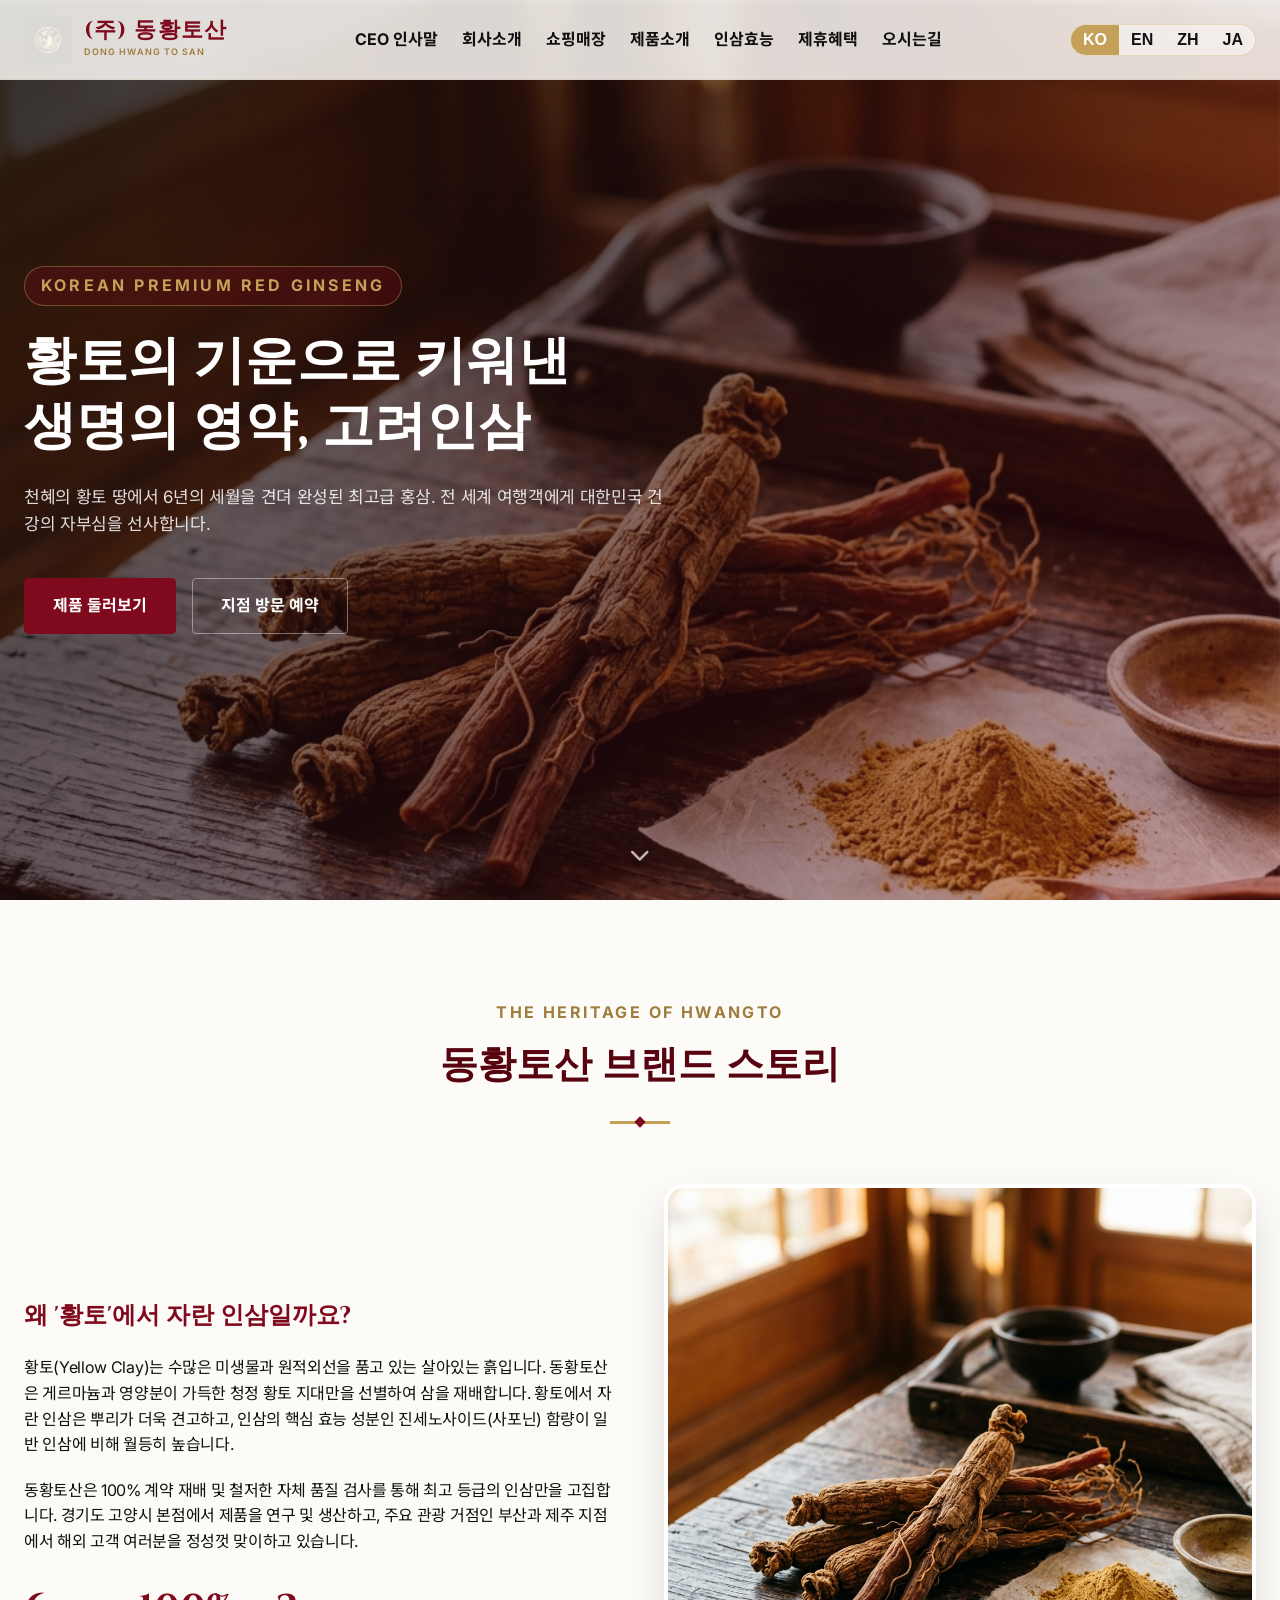
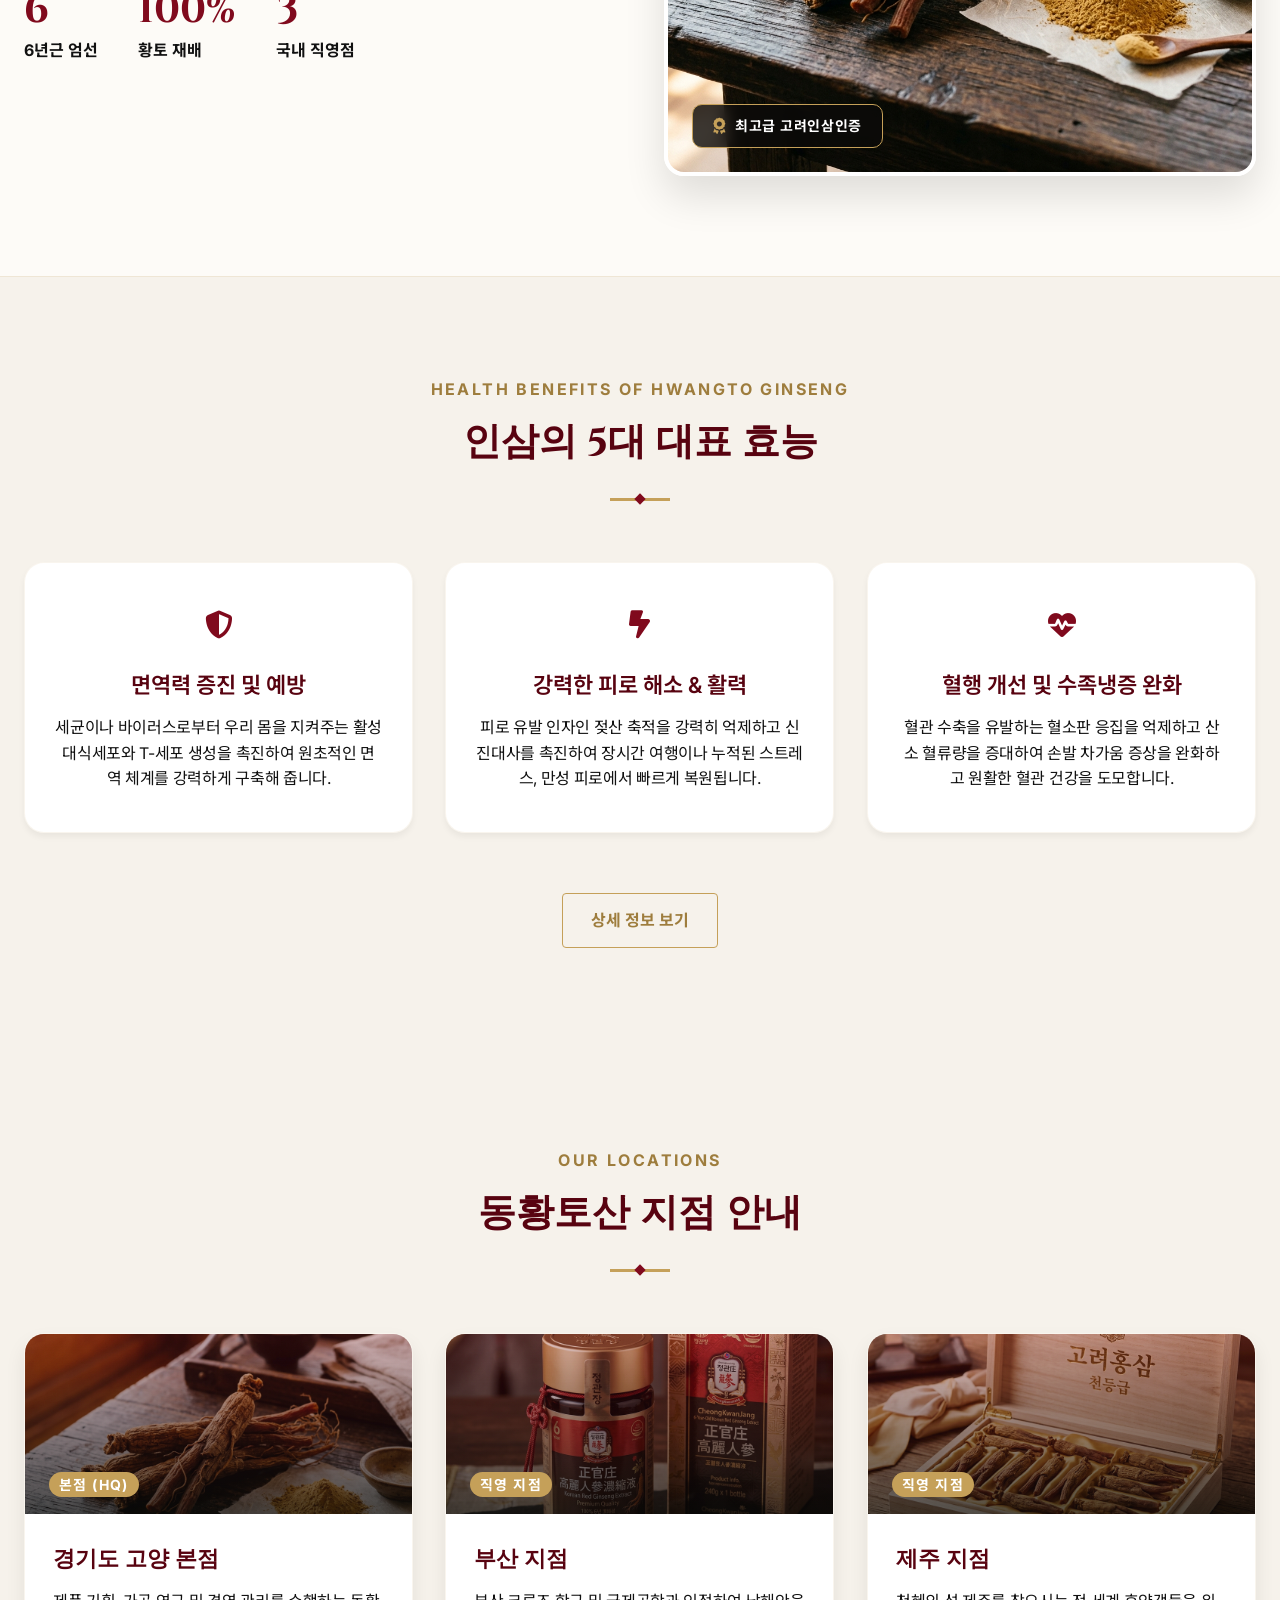
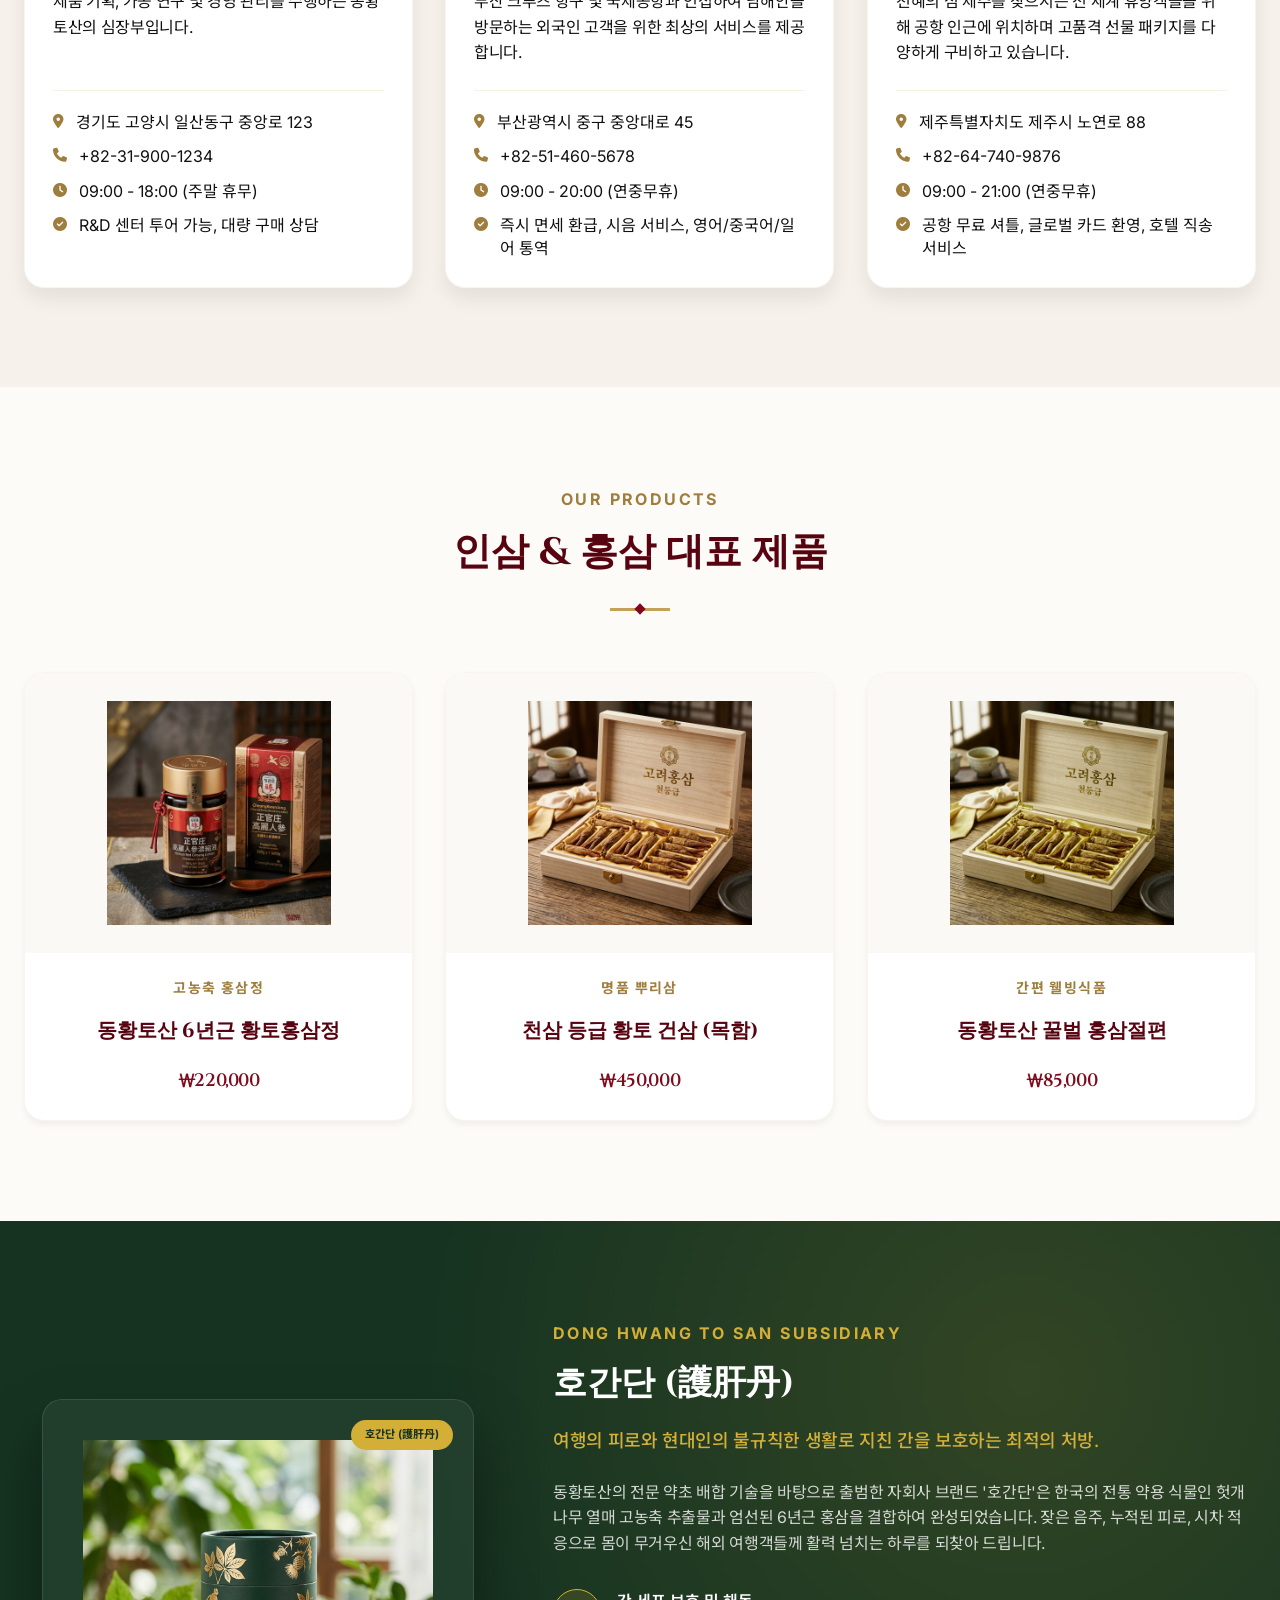
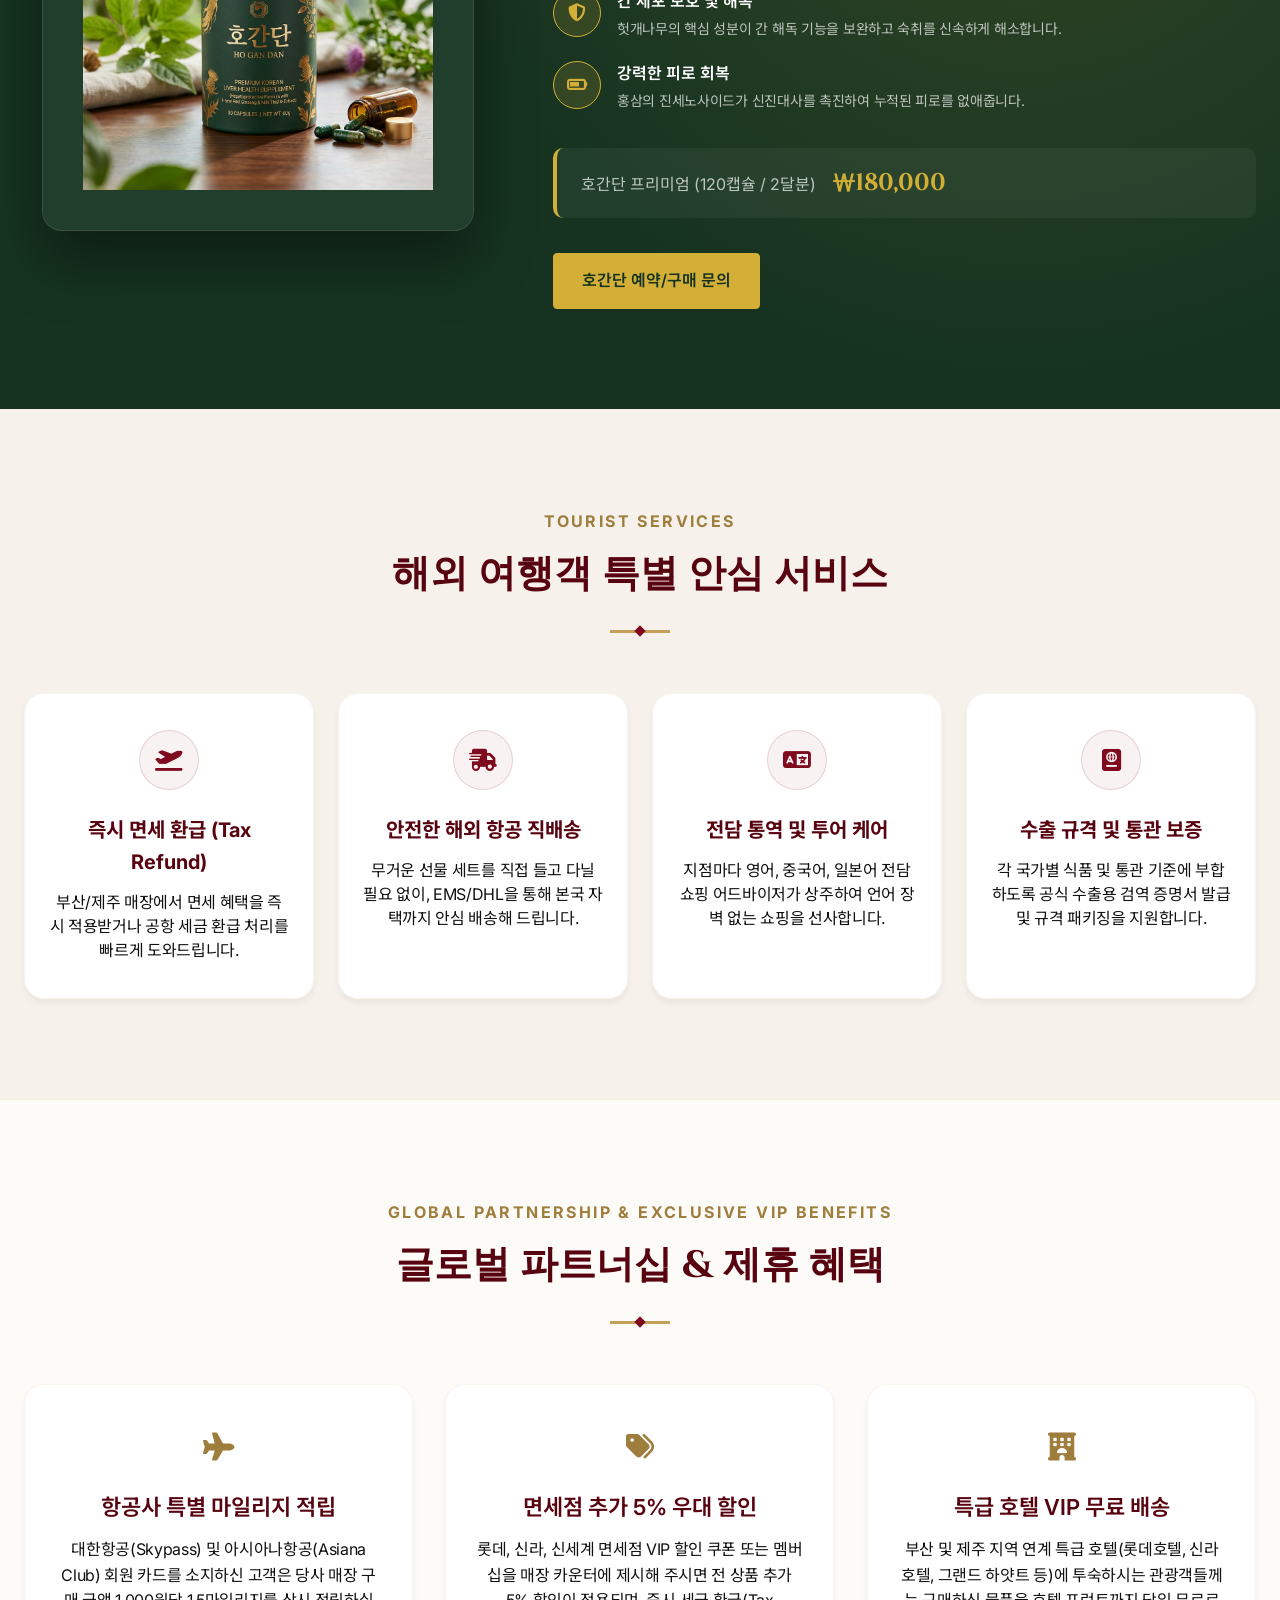
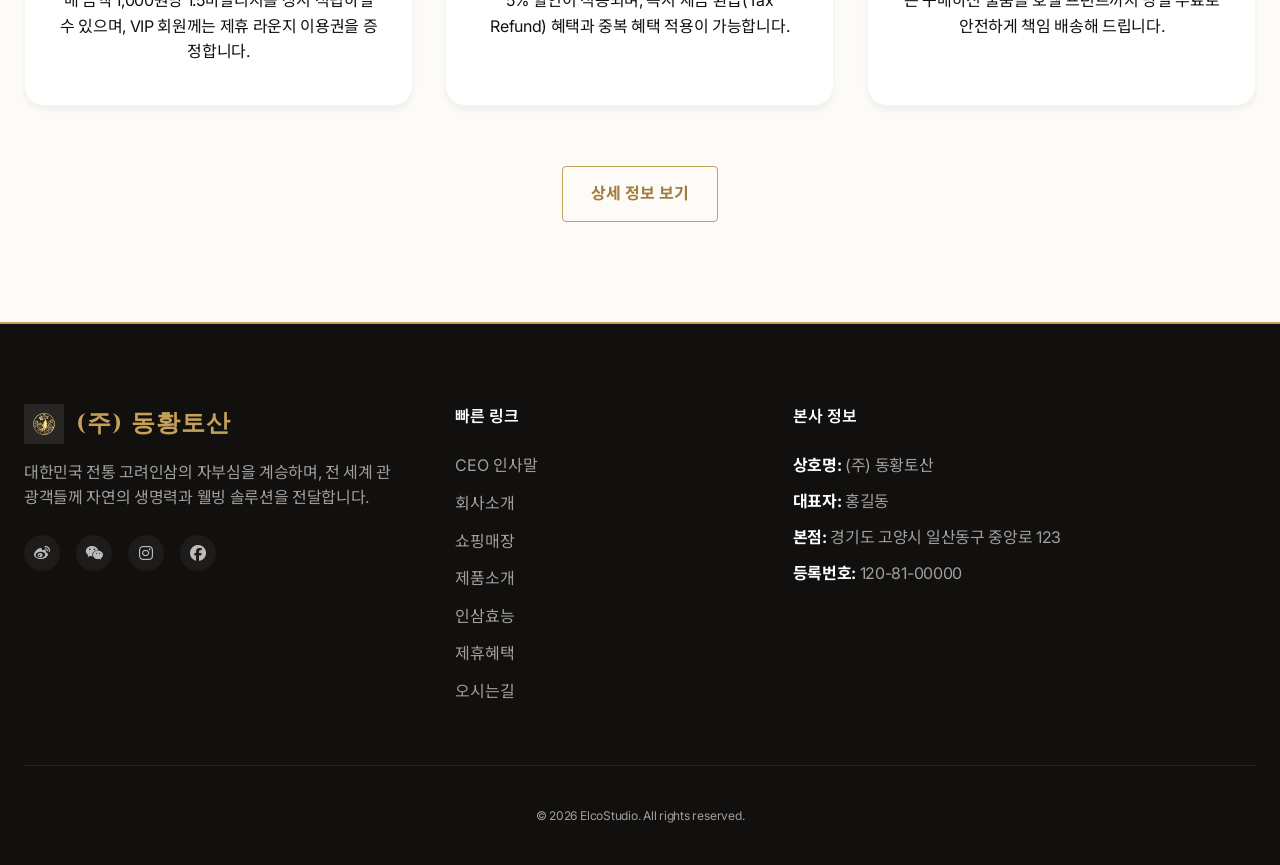
==== commit ace4fdd1: "파비콘수정" ====
--- a/index.html
+++ b/index.html
@@ -13,6 +13,8 @@
     <link rel="stylesheet" href="https://cdnjs.cloudflare.com/ajax/libs/font-awesome/6.4.0/css/all.min.css">
     <!-- Stylesheet -->
     <link rel="stylesheet" href="styles.css">
+    <!-- Favicon -->
+    <link rel="icon" type="image/png" href="assets/logo.png">
 </head>
 <body>
 
--- a/styles.css
+++ b/styles.css
@@ -53,6 +53,8 @@
 html {
     scroll-behavior: smooth;
     font-size: 16px; /* 1rem = 16px (Web Standard Root Size) */
+    overflow-x: hidden;
+    width: 100%;
 }
 
 body {
@@ -61,6 +63,13 @@
     color: var(--color-text);
     line-height: 1.6;
     overflow-x: hidden;
+    width: 100%;
+}
+
+#content-wrapper {
+    overflow-x: hidden;
+    width: 100%;
+    position: relative;
 }
 
 a {
@@ -80,7 +89,13 @@
 }
 
 /* Typography */
-h1, h2, h3, h4, h5, h6 {
+h1, h2, h3 {
+    font-family: var(--font-heading);
+    font-weight: 700;
+    color: var(--color-primary-dark);
+}
+
+h4, h5, h6 {
     font-family: var(--font-heading);
     font-weight: 600;
     color: var(--color-primary-dark);
@@ -977,7 +992,7 @@
     font-size: 1.25rem; /* 16px */
     margin-bottom: 12px;
     font-family: var(--font-body);
-    font-weight: 600;
+    font-weight: 700;
 }
 
 .service-card p {
@@ -1240,6 +1255,9 @@
     position: relative;
     transform: scale(0.9) translateY(20px);
     transition: transform 0.4s cubic-bezier(0.25, 0.8, 0.25, 1);
+    max-height: 85vh;
+    display: flex;
+    flex-direction: column;
 }
 
 .modal-overlay.open .modal-card {
@@ -1267,7 +1285,7 @@
     display: grid;
     grid-template-columns: 4.5fr 5.5fr;
     height: 100%;
-    max-height: 80vh;
+    min-height: 0;
 }
 
 .modal-visual {
@@ -1799,8 +1817,39 @@
 }
 
 @media (max-width: 768px) {
+    html {
+        font-size: 15px !important;
+    }
+
     .header .logo-text-wrap {
         display: none;
+    }
+
+    /* Subtler translations on mobile to prevent overflow leaks */
+    .reveal-left {
+        transform: translateX(-15px);
+    }
+    .reveal-right {
+        transform: translateX(15px);
+    }
+
+    /* Mobile Paragraph & Description Typography Optimization */
+    p, .story-text p, .branch-desc, .hgd-body, .service-card p, .benefit-item,
+    .form-group label, .form-group input, .form-group select, .form-group textarea,
+    .modal-detail-block p {
+        font-size: 0.9375rem; /* ~14px (More balanced for mobile screens) */
+    }
+
+    .section-title, .subpage-title {
+        font-size: 1.875rem !important; /* ~28px */
+    }
+
+    .section-subtitle {
+        font-size: 0.8125rem !important; /* ~12px */
+    }
+
+    .footer-logo-text {
+        font-size: 1.25rem !important; /* ~19px */
     }
 
     .section {
@@ -1845,9 +1894,18 @@
         gap: 0;
     }
     
+    .modal-card {
+        max-height: 85vh;
+        display: flex;
+        flex-direction: column;
+    }
+    
     .modal-content-grid {
         grid-template-columns: 1fr;
-        max-height: 90vh;
+        grid-template-rows: auto 1fr;
+        height: 100%;
+        max-height: 100%;
+        min-height: 0;
     }
     
     .modal-visual {
@@ -1863,6 +1921,8 @@
     
     .modal-text-pane {
         padding: 24px;
+        overflow-y: auto;
+        -webkit-overflow-scrolling: touch;
     }
     
     .modal-title {
@@ -2095,6 +2155,7 @@
     background-position: center;
     z-index: 0;
     will-change: transform;
+    transition: transform 0.2s cubic-bezier(0.25, 0.8, 0.25, 1);
 }
 
 .subpage-hero {
@@ -2113,6 +2174,7 @@
     background-position: center;
     z-index: 0;
     will-change: transform;
+    transition: transform 0.2s cubic-bezier(0.25, 0.8, 0.25, 1);
 }
 
 .subpage-hero::before {
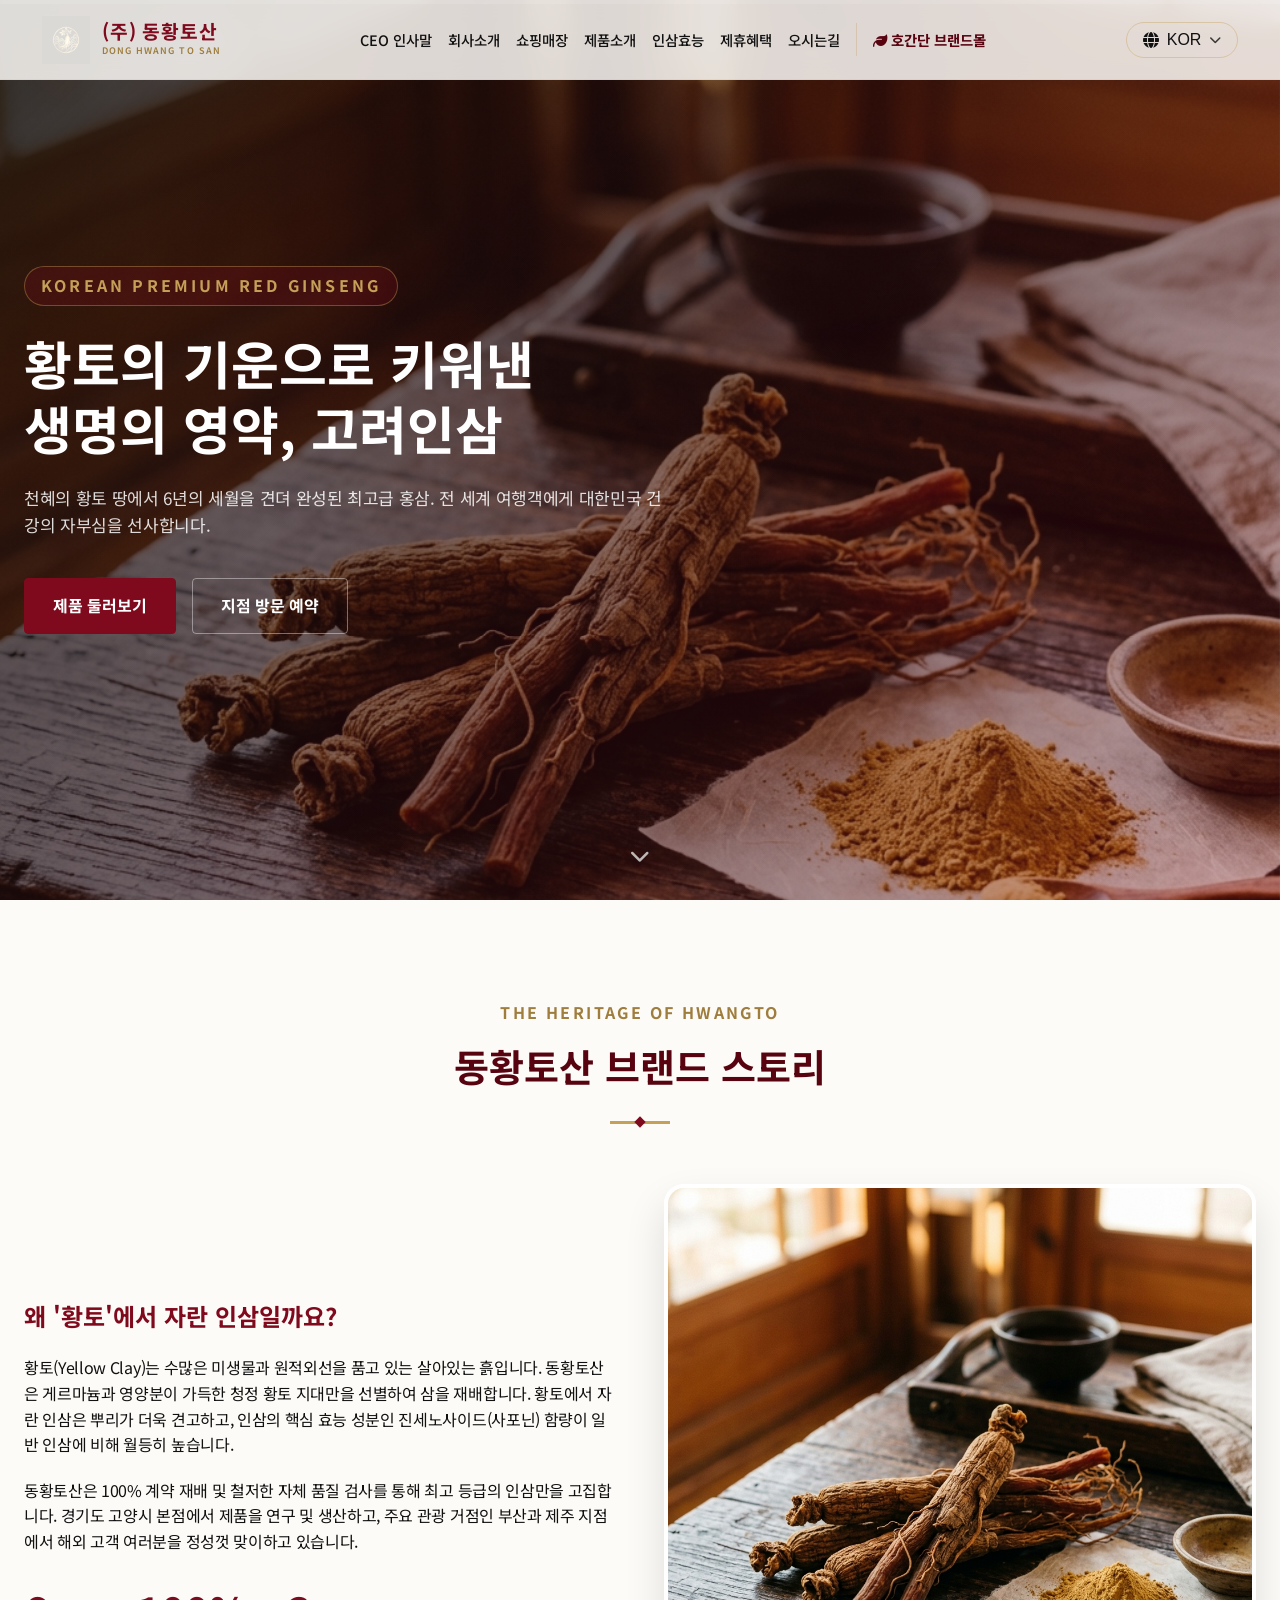
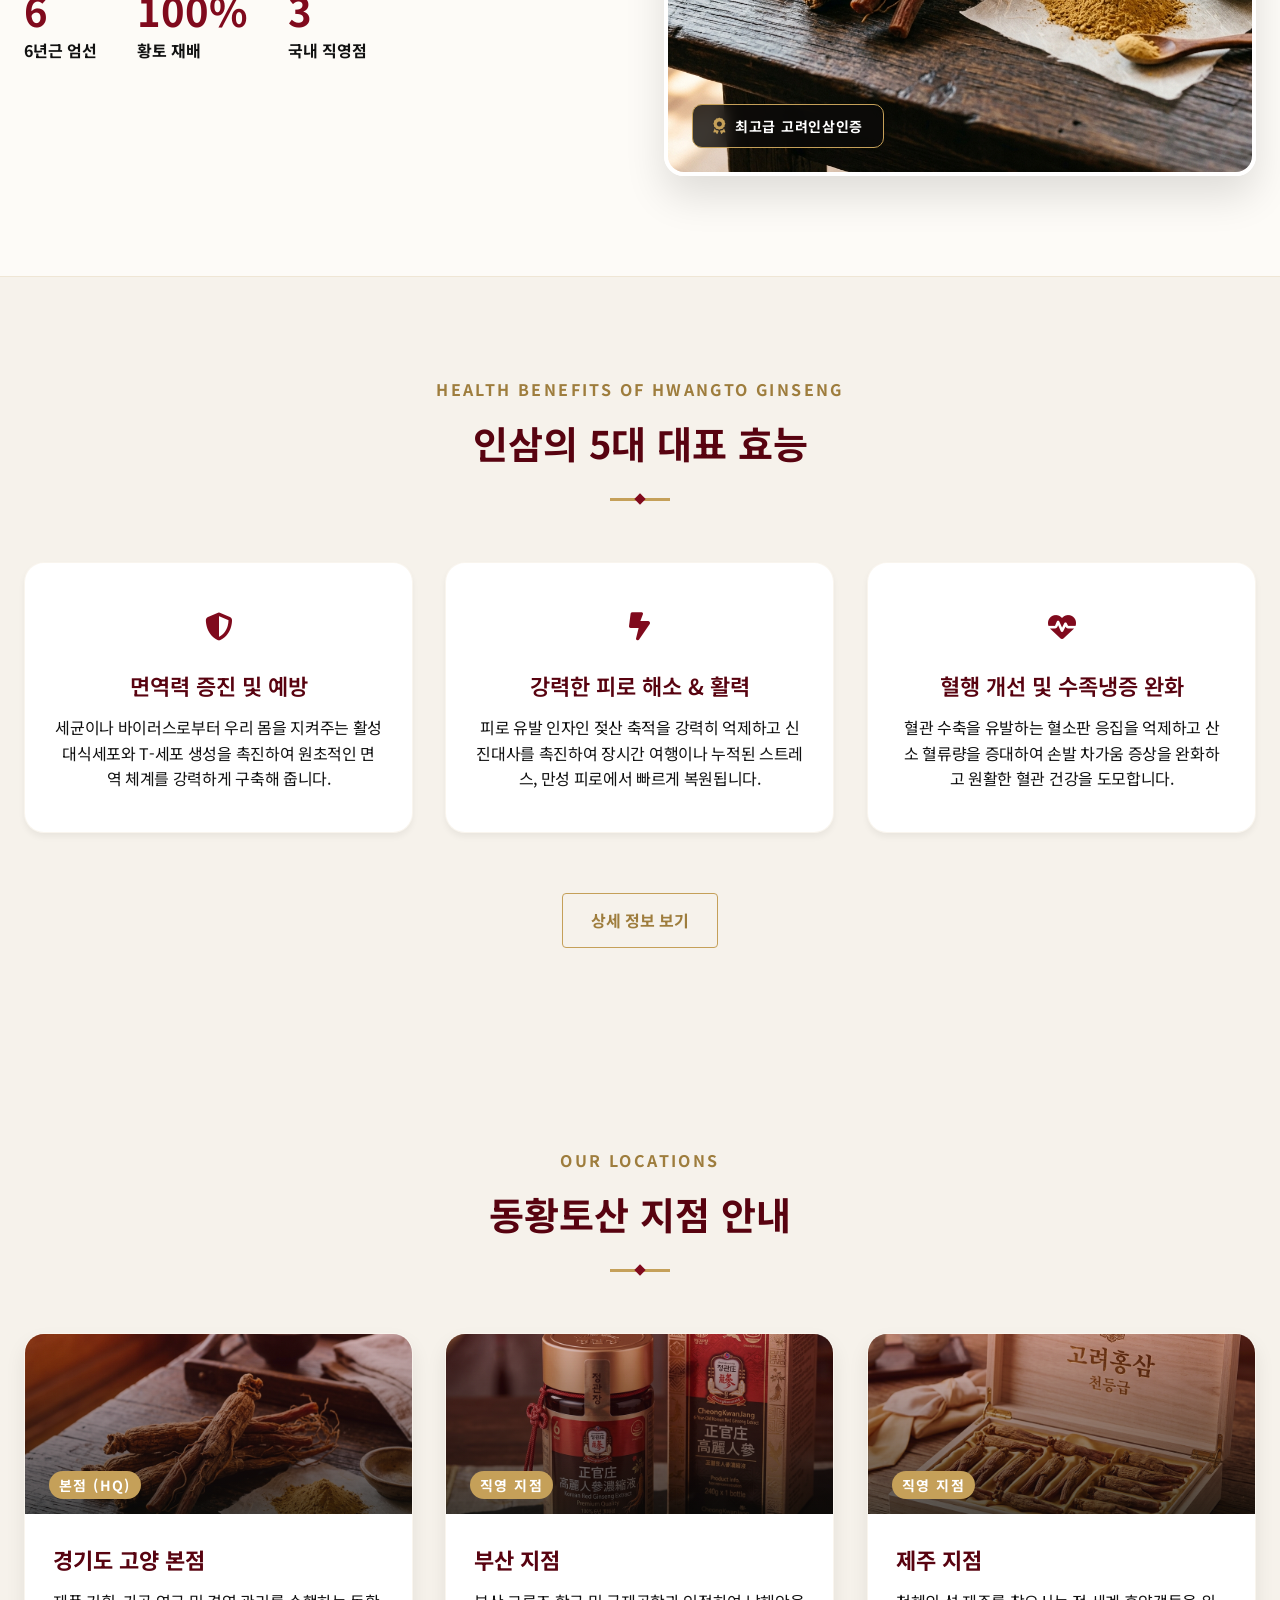
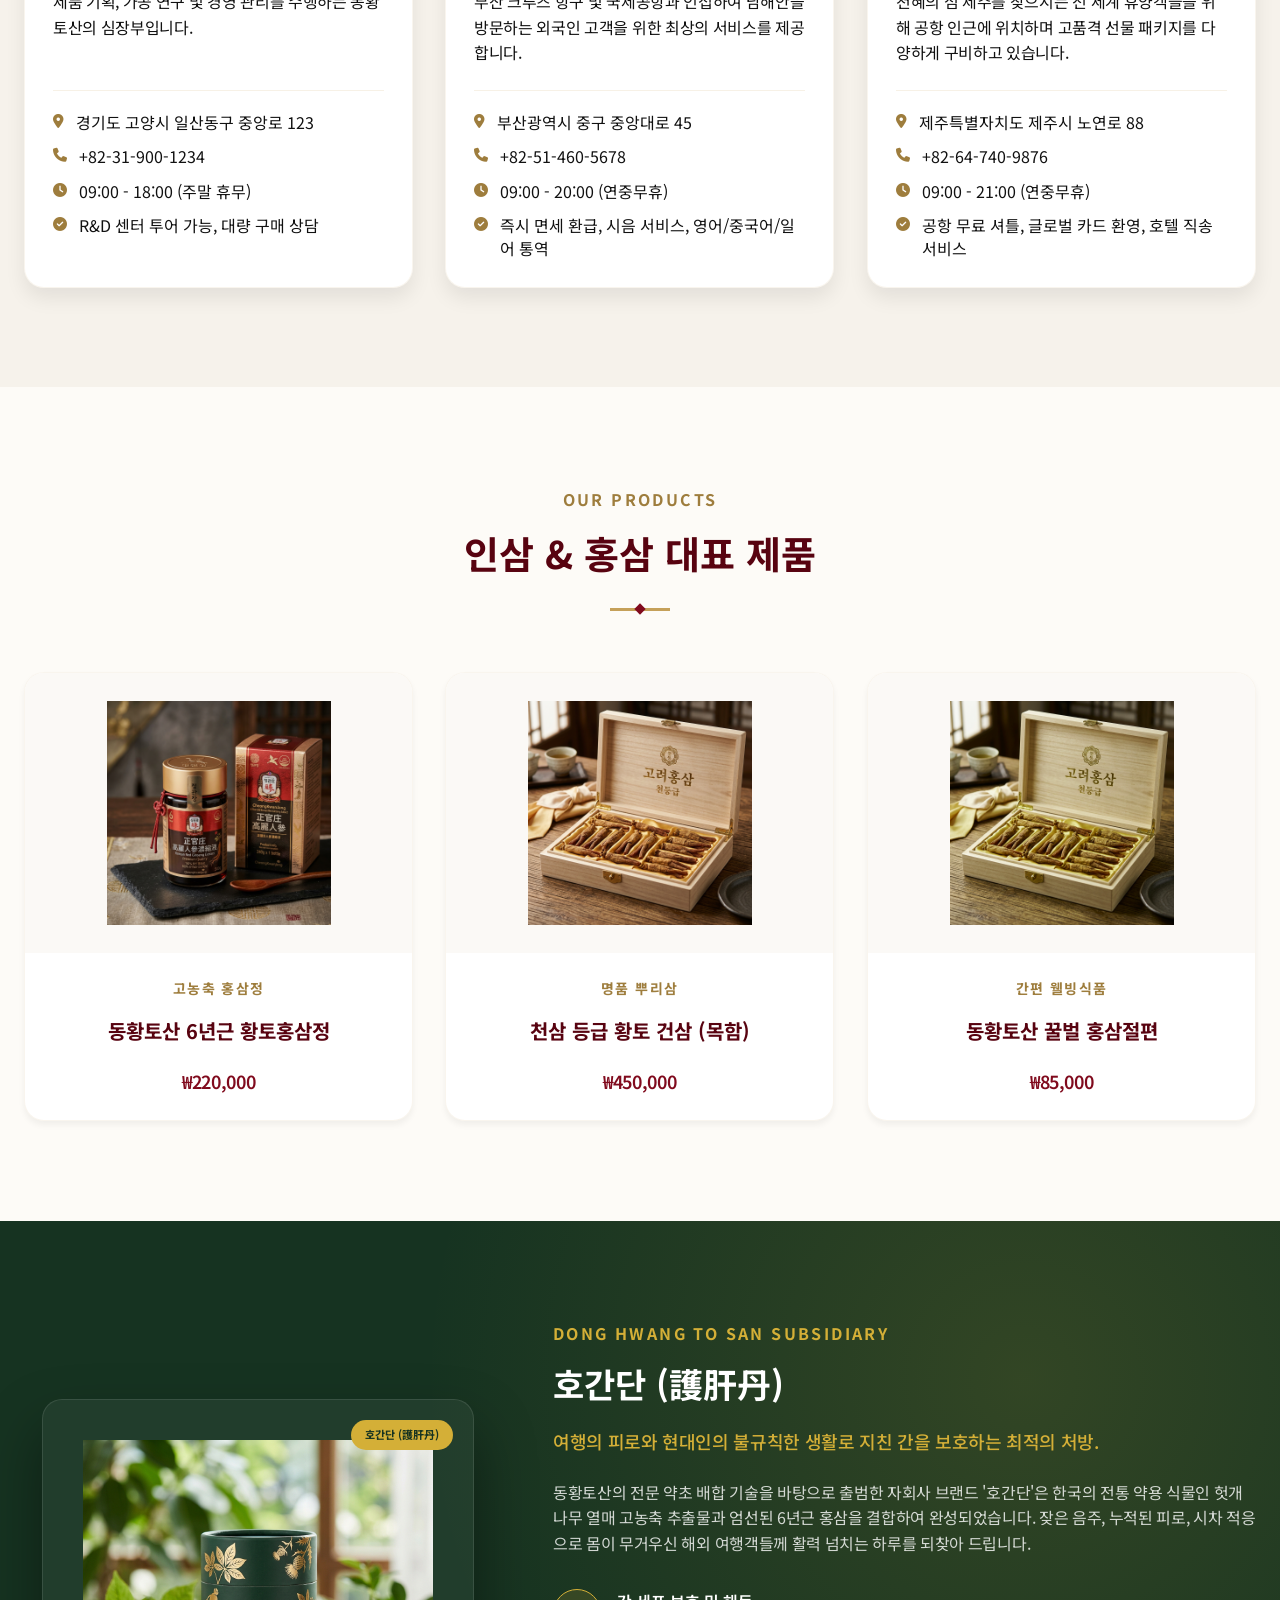
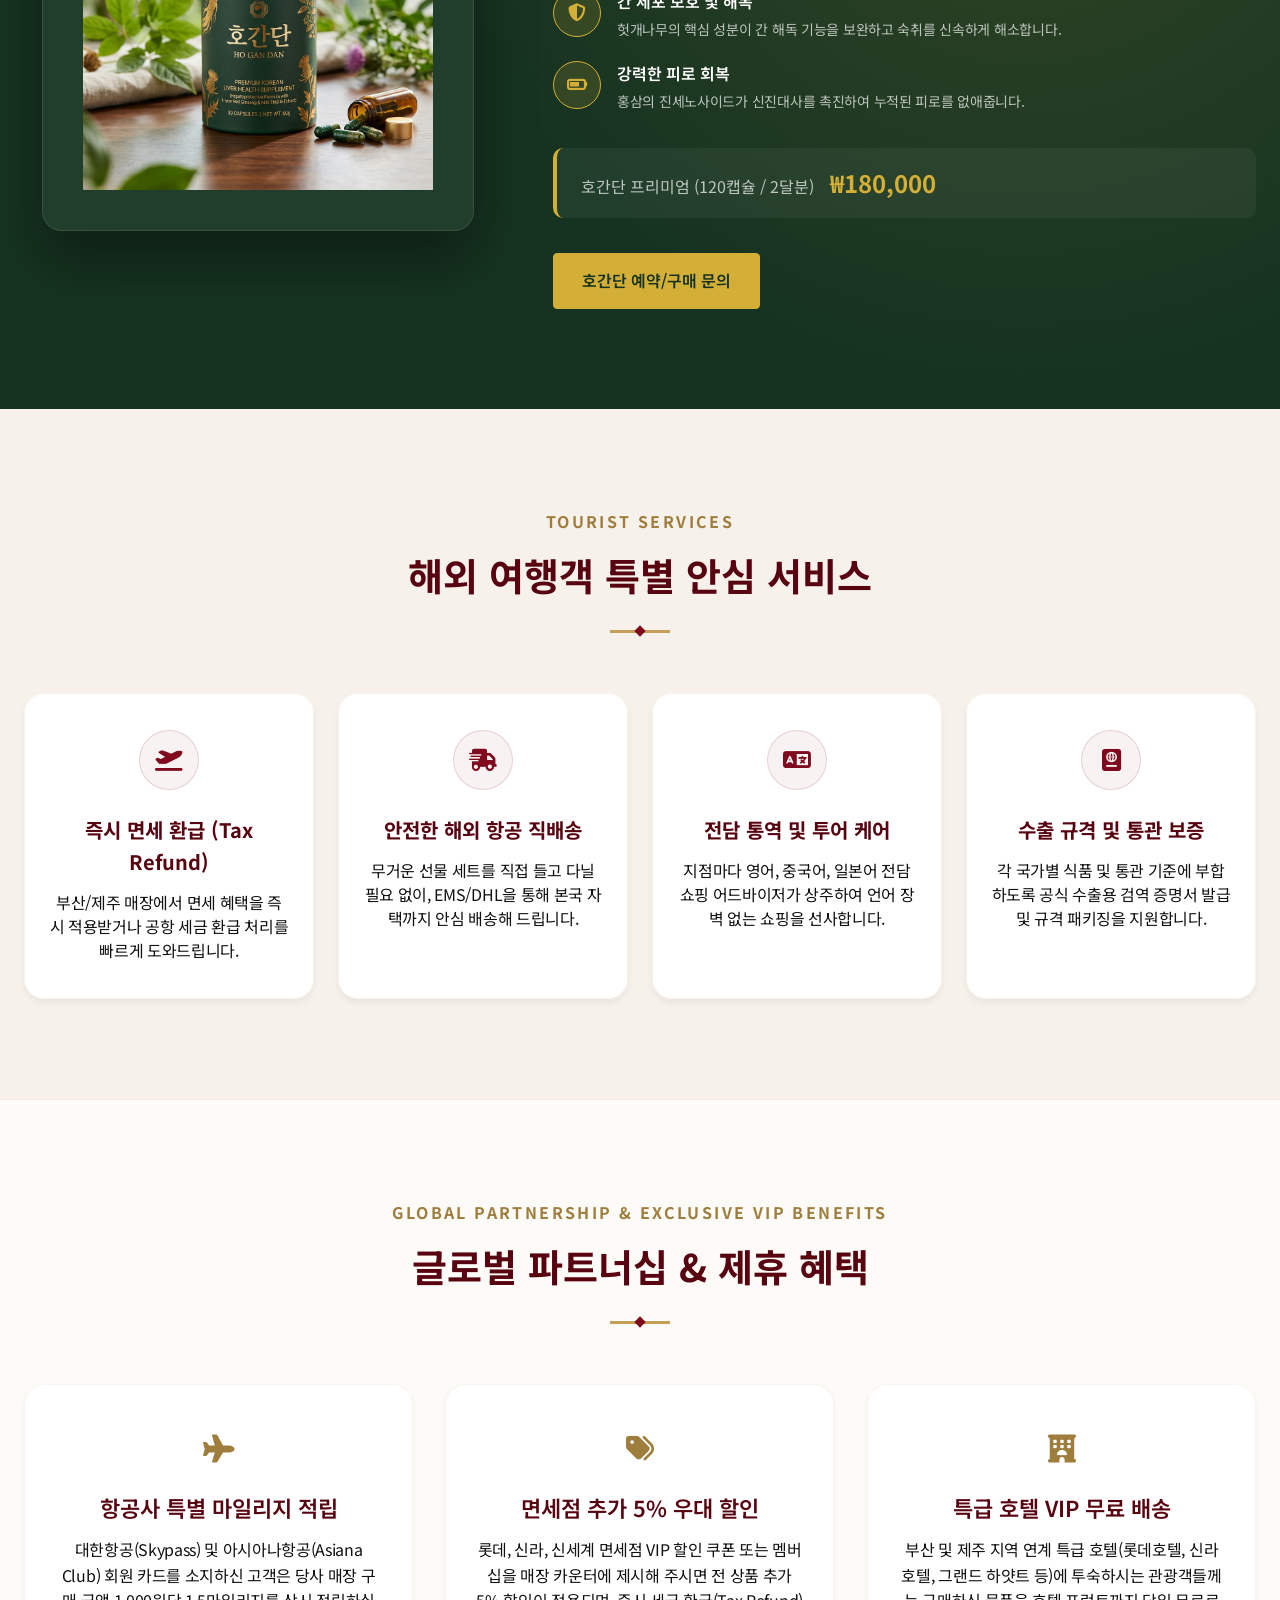
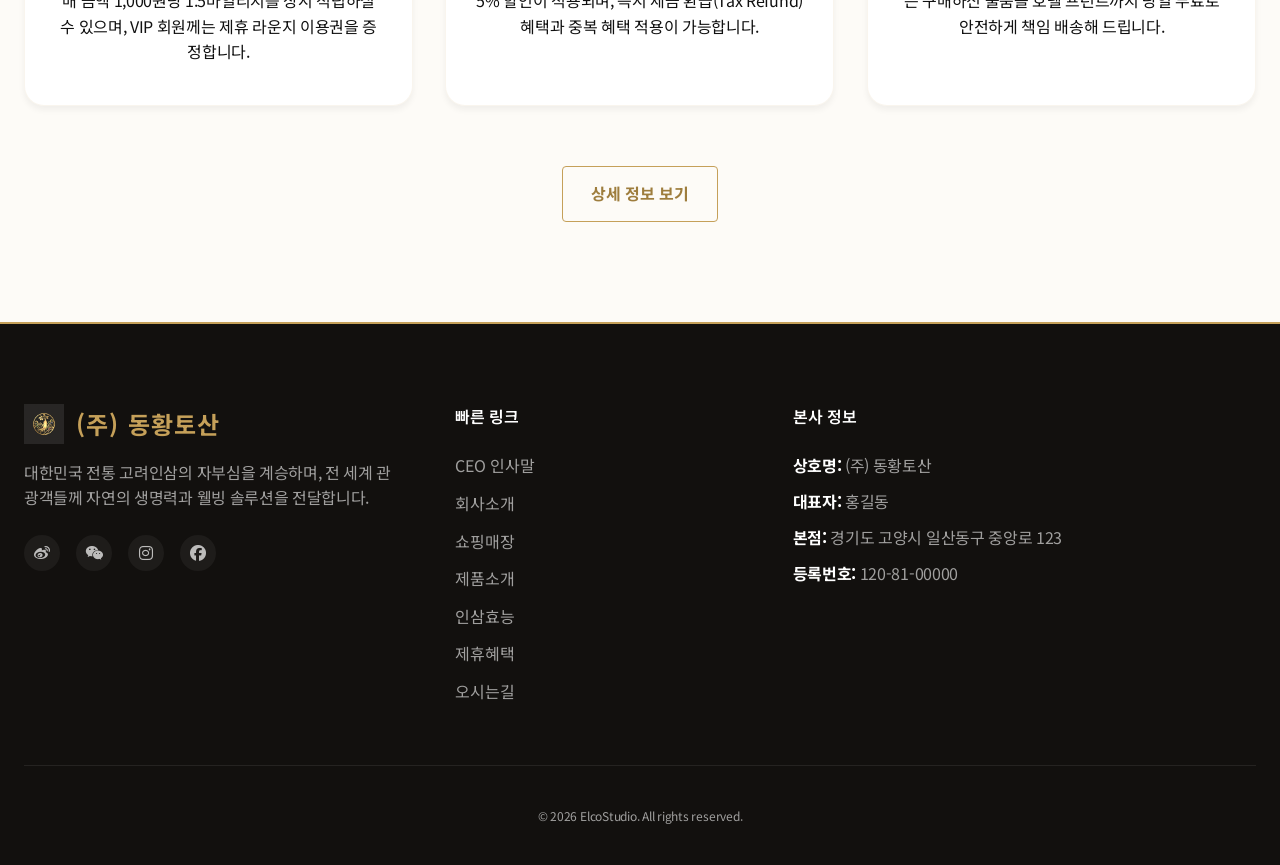
==== commit 50bd6fdd: "호간단 홈페이지 추가" ====
--- a/index.html
+++ b/index.html
@@ -38,16 +38,29 @@
                     <li><a href="efficacy.html" data-i18n="nav_efficacy">인삼효능</a></li>
                     <li><a href="partnership.html" data-i18n="nav_partnership">제휴혜택</a></li>
                     <li><a href="directions.html" data-i18n="nav_booking">오시는길</a></li>
+                    <li><a href="hogandan/index.html" class="nav-brand-link" data-i18n="nav_hogandan"><i class="fa-solid fa-leaf"></i> 호간단 브랜드몰</a></li>
                 </ul>
             </nav>
 
             <div class="header-actions">
-                <!-- Language Selector -->
-                <div class="lang-selector" id="lang-selector">
-                    <button class="lang-btn active" data-lang="ko">KO</button>
-                    <button class="lang-btn" data-lang="en">EN</button>
-                    <button class="lang-btn" data-lang="zh">ZH</button>
-                    <button class="lang-btn" data-lang="ja">JA</button>
+                <!-- Language Selector Dropdown -->
+                <div class="lang-dropdown-wrap" id="lang-dropdown-wrap">
+                    <button class="lang-dropdown-trigger" id="lang-trigger" aria-label="Select Language">
+                        <i class="fa-solid fa-globe"></i>
+                        <span class="lang-trigger-text" id="lang-trigger-text">KOR</span>
+                        <i class="fa-solid fa-chevron-down chevron-icon"></i>
+                    </button>
+                    <div class="lang-dropdown-menu" id="lang-dropdown-menu">
+                        <button class="close-dropdown-btn" id="close-lang-dropdown" aria-label="Close menu">
+                            <i class="fa-solid fa-xmark"></i>
+                        </button>
+                        <ul>
+                            <li><button class="lang-select-btn active" data-lang="ko"><i class="fa-solid fa-check check-icon"></i> Korea</button></li>
+                            <li><button class="lang-select-btn" data-lang="en"><i class="fa-solid fa-check check-icon"></i> English</button></li>
+                            <li><button class="lang-select-btn" data-lang="ja"><i class="fa-solid fa-check check-icon"></i> Japanese</button></li>
+                            <li><button class="lang-select-btn" data-lang="zh"><i class="fa-solid fa-check check-icon"></i> Chinese</button></li>
+                        </ul>
+                    </div>
                 </div>
                 <!-- Mobile Toggle Button -->
                 <button class="mobile-menu-toggle" id="mobile-toggle" aria-label="Toggle Navigation Menu">
--- a/styles.css
+++ b/styles.css
@@ -5,8 +5,8 @@
 /* Custom CSS Variables / Design Tokens */
 :root {
     /* Fonts */
-    --font-heading: 'Cinzel', serif;
-    --font-body: 'Inter', 'Noto Sans KR', sans-serif;
+    --font-heading: 'Noto Sans KR';
+    --font-body: 'Noto Sans KR';
     
     /* Colors - Dong Hwang To San */
     --color-primary: #800A1D;       /* Premium Red Ginseng Crimson */
@@ -235,7 +235,8 @@
 
 .header-container {
     height: 100%;
-    max-width: 1500px; /* Increased to make English menu spacious */
+    max-width: 1750px; /* Increased from 1500px to make English menu spacious */
+    width: 100%;
     margin: 0 auto;
     display: flex;
     justify-content: space-between;
@@ -247,6 +248,7 @@
     display: flex;
     align-items: center;
     gap: 12px;
+    white-space: nowrap;
 }
 
 .logo-img {
@@ -255,6 +257,7 @@
     object-fit: contain;
     mix-blend-mode: screen;
     filter: brightness(1.15);
+    flex-shrink: 0;
 }
 
 .logo-text-wrap {
@@ -280,6 +283,7 @@
     color: var(--color-primary);
     letter-spacing: 0.05em;
     line-height: 1.1;
+    white-space: nowrap;
 }
 
 .logo-subtext {
@@ -289,6 +293,7 @@
     letter-spacing: 0.12em;
     color: var(--color-accent-dark);
     margin-top: 2px;
+    white-space: nowrap;
 }
 
 .nav-menu ul {
@@ -298,10 +303,11 @@
 
 .nav-menu a {
     font-size: 1rem; /* 16px */
-    font-weight: bold;
+    font-weight: 500;
     color: var(--color-text-light);
     position: relative;
     padding: 6px 0;
+    white-space: nowrap;
 }
 
 .nav-menu a:hover {
@@ -340,39 +346,163 @@
     transform: translateY(-1px);
 }
 
+.nav-brand-link {
+    border-left: 1px solid rgba(197, 160, 89, 0.3);
+    padding-left: 16px !important;
+    color: var(--color-primary-dark) !important;
+    font-weight: 700 !important;
+}
+
+.nav-brand-link:hover {
+    color: var(--color-accent-dark) !important;
+}
+
+.nav-brand-link::after {
+    left: 16px !important;
+}
+
+.nav-brand-link:hover::after {
+    width: calc(100% - 16px) !important;
+}
+
 .header-actions {
     display: flex;
     align-items: center;
     gap: 16px;
 }
 
-/* Language selector */
-.lang-selector {
-    display: flex;
-    border: 1px solid rgba(197, 160, 89, 0.3);
+/* Language Dropdown Switcher */
+.lang-dropdown-wrap {
+    position: relative;
+    display: inline-block;
+}
+
+.lang-dropdown-trigger {
+    display: flex;
+    align-items: center;
+    gap: 8px;
+    background: none;
+    border: 1px solid rgba(197, 160, 89, 0.4);
     border-radius: 30px;
-    overflow: hidden;
-    background-color: rgba(255, 255, 255, 0.5);
-}
-
-.lang-btn {
+    padding: 8px 16px;
+    color: var(--color-text-light);
+    font-size: 1rem;
+    font-weight: 500;
+    cursor: pointer;
+    transition: var(--transition);
+}
+
+.lang-dropdown-trigger:hover {
+    background-color: rgba(128, 10, 29, 0.05);
+    border-color: var(--color-primary);
+    color: var(--color-primary);
+}
+
+.lang-dropdown-trigger .chevron-icon {
+    font-size: 0.75rem;
+    opacity: 0.8;
+    transition: transform 0.3s ease;
+}
+
+.lang-dropdown-wrap.open .chevron-icon {
+    transform: rotate(180deg);
+}
+
+.lang-dropdown-menu {
+    position: absolute;
+    top: calc(100% + 8px);
+    right: 0;
+    width: 170px;
+    background-color: var(--color-white);
+    border-radius: 12px;
+    box-shadow: 0 10px 30px rgba(0, 0, 0, 0.12);
+    border: 1px solid rgba(197, 160, 89, 0.2);
+    padding: 20px 16px 12px;
+    z-index: 1100;
+    opacity: 0;
+    transform: translateY(10px) scale(0.95);
+    pointer-events: none;
+    transition: all 0.3s cubic-bezier(0.25, 0.8, 0.25, 1);
+}
+
+.lang-dropdown-menu.show {
+    opacity: 1;
+    transform: translateY(0) scale(1);
+    pointer-events: auto;
+}
+
+.close-dropdown-btn {
+    position: absolute;
+    top: 10px;
+    right: 10px;
+    background: #800A1D; /* Primary Red Ginseng Crimson */
+    border-radius: 50%;
+    width: 22px;
+    height: 22px;
+    display: flex;
+    align-items: center;
+    justify-content: center;
+    color: var(--color-white);
+    border: none;
+    font-size: 0.65rem;
+    cursor: pointer;
+    transition: var(--transition);
+}
+
+.close-dropdown-btn:hover {
+    background: var(--color-primary-dark);
+    transform: scale(1.1);
+}
+
+.lang-dropdown-menu ul {
+    display: flex;
+    flex-direction: column;
+    gap: 4px;
+    padding: 0;
+    margin: 0;
+    list-style: none;
+}
+
+.lang-dropdown-menu li {
+    width: 100%;
+}
+
+.lang-select-btn {
+    width: 100%;
     background: none;
     border: none;
-    padding: 6px 12px;
-    font-size: 1rem; /* 16px */
-    font-weight: bold;
-    color: var(--color-text-light);
+    text-align: left;
+    padding: 8px 12px;
+    font-size: 0.95rem;
+    font-weight: 500;
+    color: #4a5568;
     cursor: pointer;
+    border-radius: 6px;
+    display: flex;
+    align-items: center;
+    gap: 8px;
     transition: var(--transition);
 }
 
-.lang-btn:hover {
+.lang-select-btn:hover {
+    background-color: var(--color-bg-alt);
     color: var(--color-primary);
 }
 
-.lang-btn.active {
-    background-color: var(--color-accent);
-    color: var(--color-white);
+.lang-select-btn .check-icon {
+    font-size: 0.75rem;
+    color: var(--color-primary);
+    opacity: 0;
+    transition: opacity 0.2s ease;
+}
+
+.lang-select-btn.active {
+    color: var(--color-primary-dark);
+    font-weight: 700;
+}
+
+.lang-select-btn.active .check-icon {
+    opacity: 1;
 }
 
 .mobile-menu-toggle {
@@ -382,6 +512,45 @@
     font-size: 1.25rem; /* 20px */
     cursor: pointer;
     color: var(--color-primary);
+}
+
+/* Intermediate screen responsive styles for header */
+@media (min-width: 769px) and (max-width: 1440px) {
+    .header-container {
+        max-width: 96%;
+        padding: 0 16px;
+    }
+    .nav-menu ul {
+        gap: 16px;
+    }
+    .nav-menu a {
+        font-size: 0.9rem;
+    }
+    .logo-text-ko {
+        font-size: 1.2rem;
+    }
+}
+
+@media (min-width: 769px) and (max-width: 1200px) {
+    .header-container {
+        max-width: 98%;
+        padding: 0 10px;
+    }
+    .nav-menu ul {
+        gap: 8px;
+    }
+    .nav-menu a {
+        font-size: 0.85rem;
+    }
+    .logo-text-ko {
+        font-size: 1.1rem;
+    }
+    .logo-subtext {
+        font-size: 0.5rem;
+    }
+    .header-actions {
+        gap: 10px;
+    }
 }
 
 /* Hero Section */
@@ -1825,6 +1994,16 @@
         display: none;
     }
 
+    .lang-dropdown-trigger {
+        padding: 8px;
+        border-radius: 50%;
+    }
+
+    .lang-dropdown-trigger .lang-trigger-text,
+    .lang-dropdown-trigger .chevron-icon {
+        display: none;
+    }
+
     /* Subtler translations on mobile to prevent overflow leaks */
     .reveal-left {
         transform: translateX(-15px);
